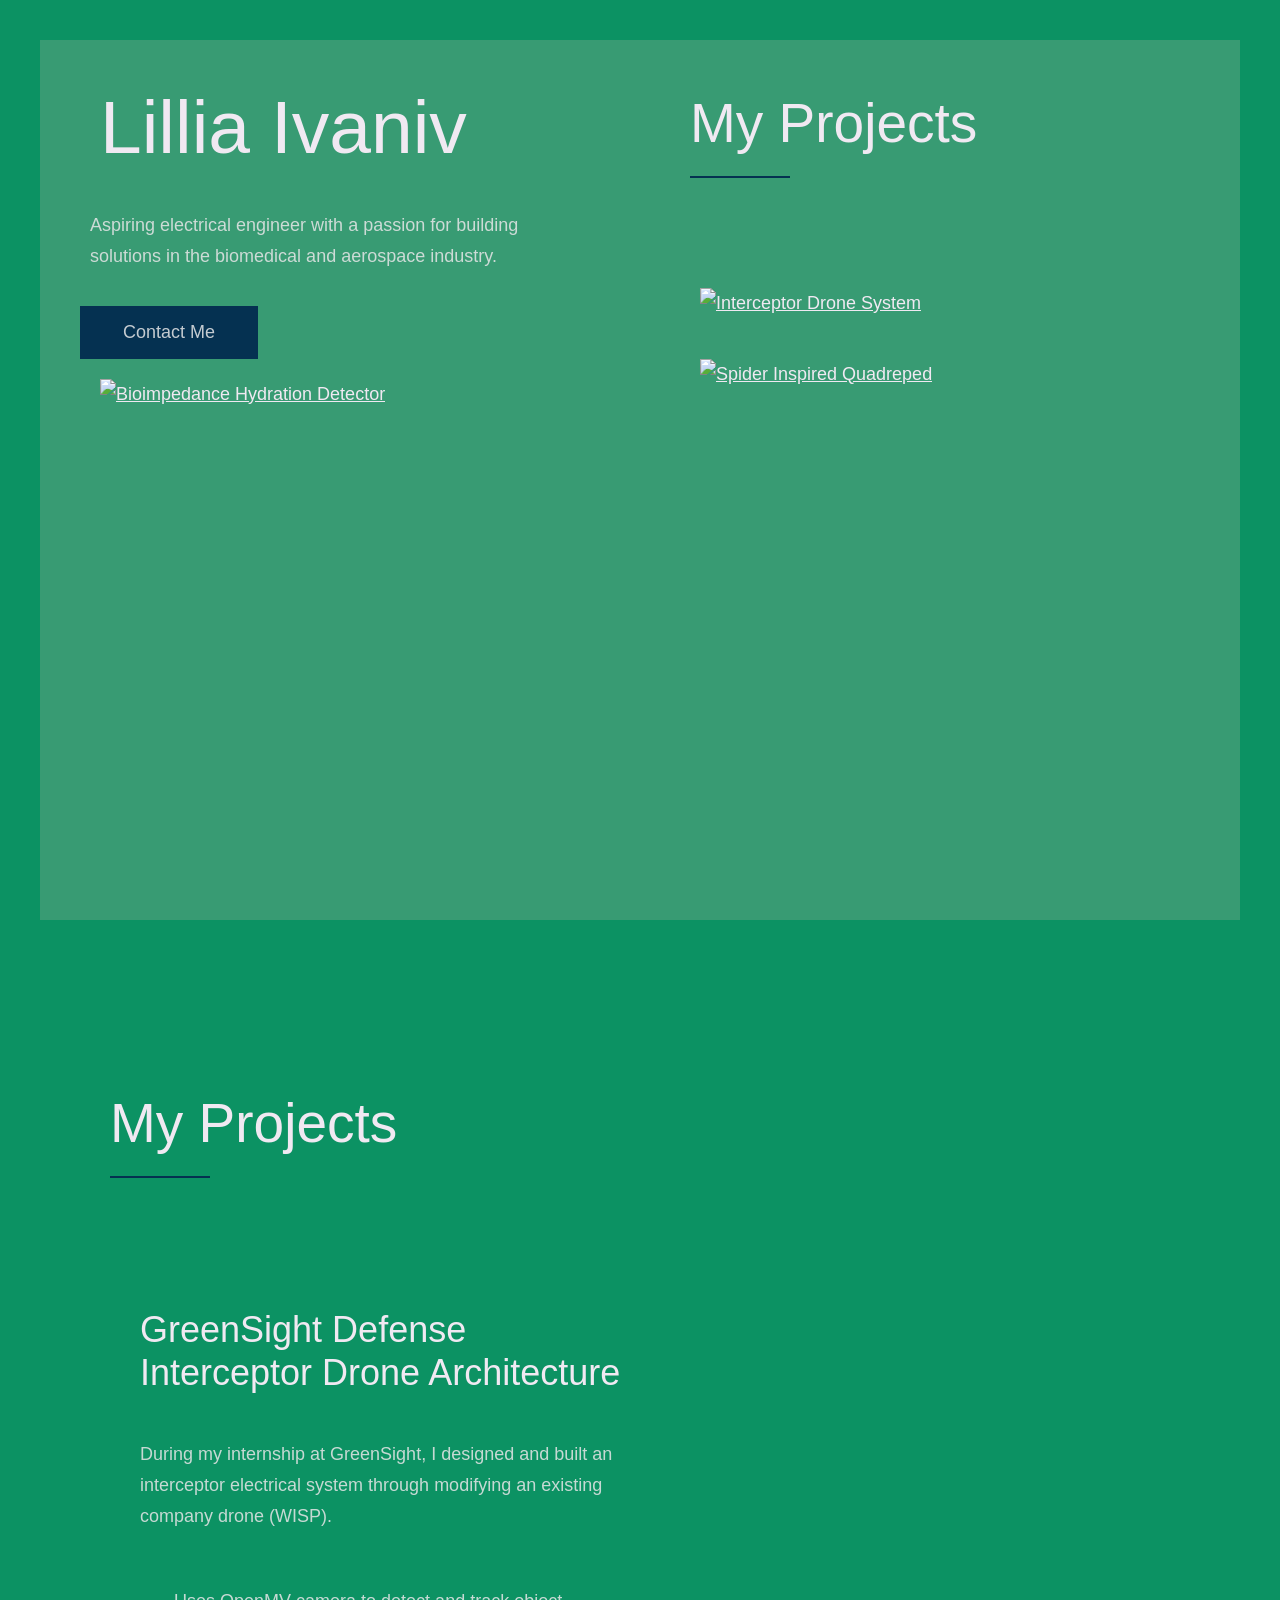
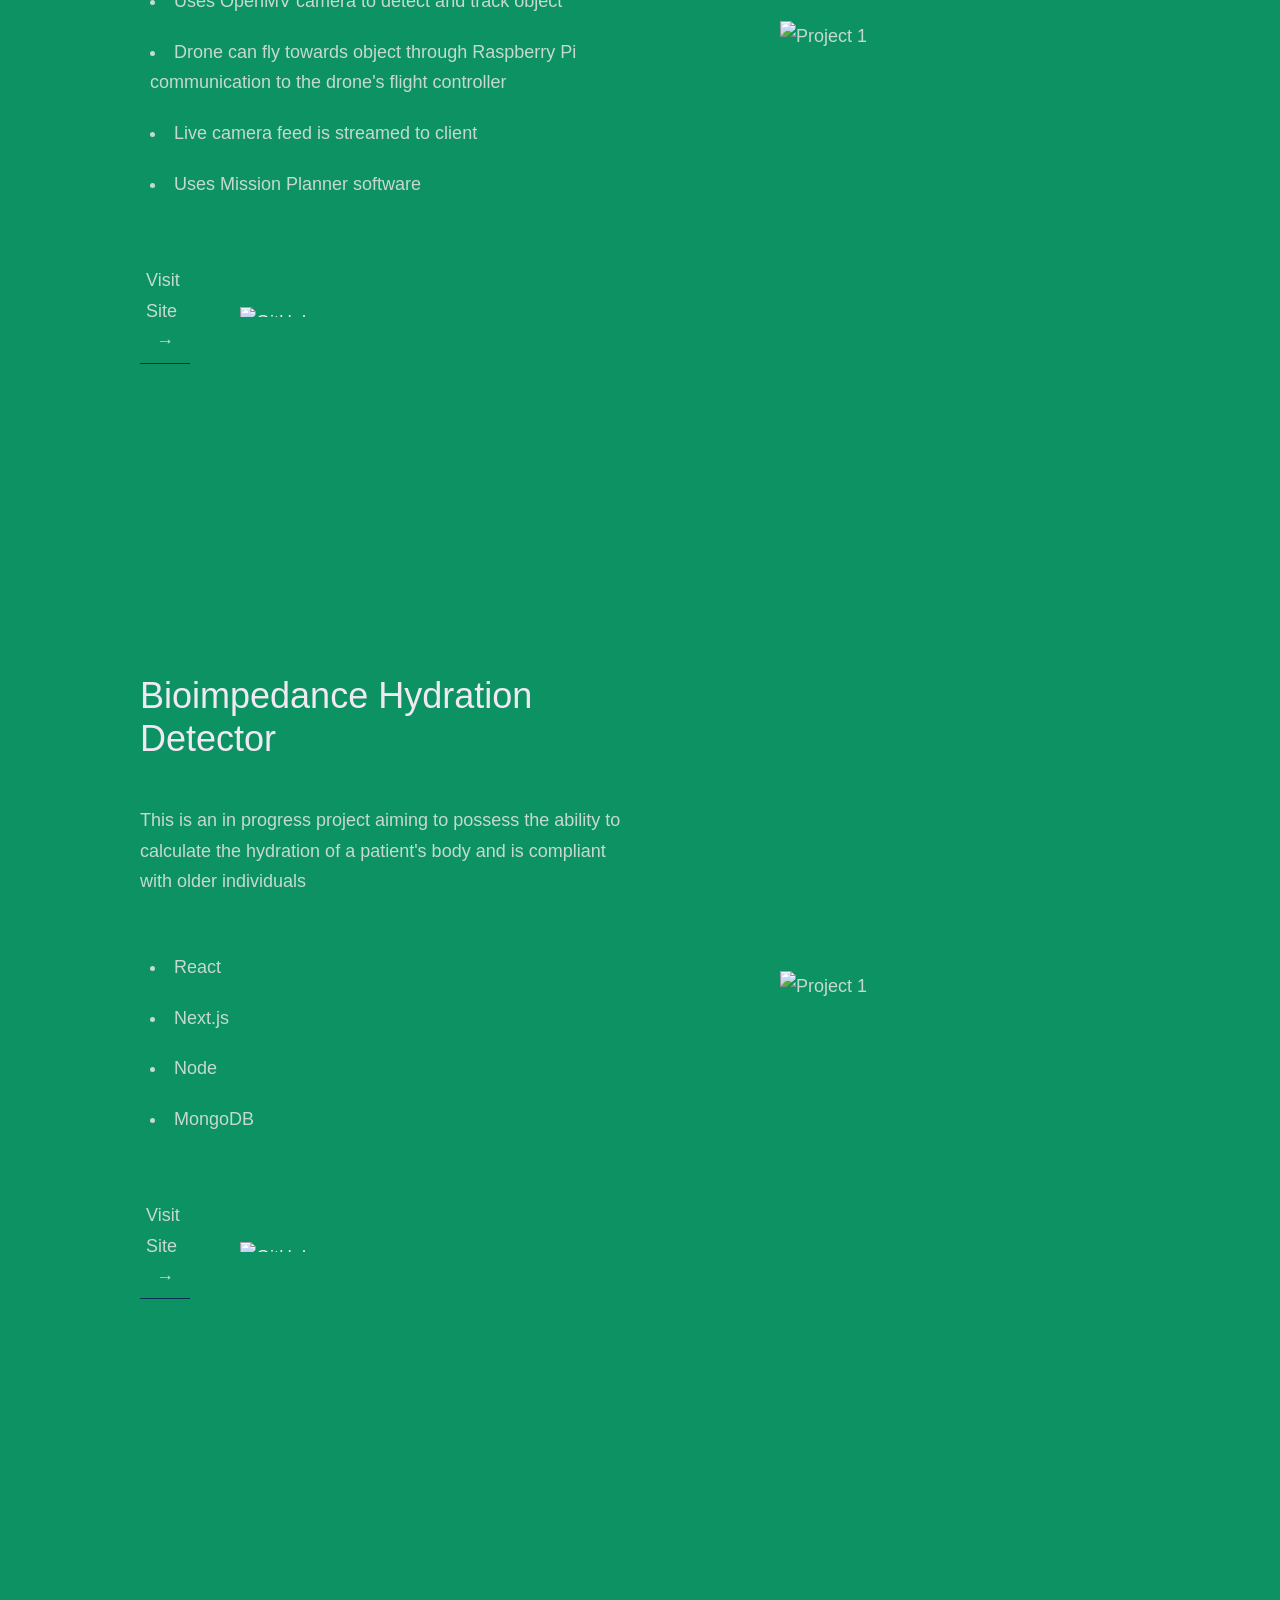
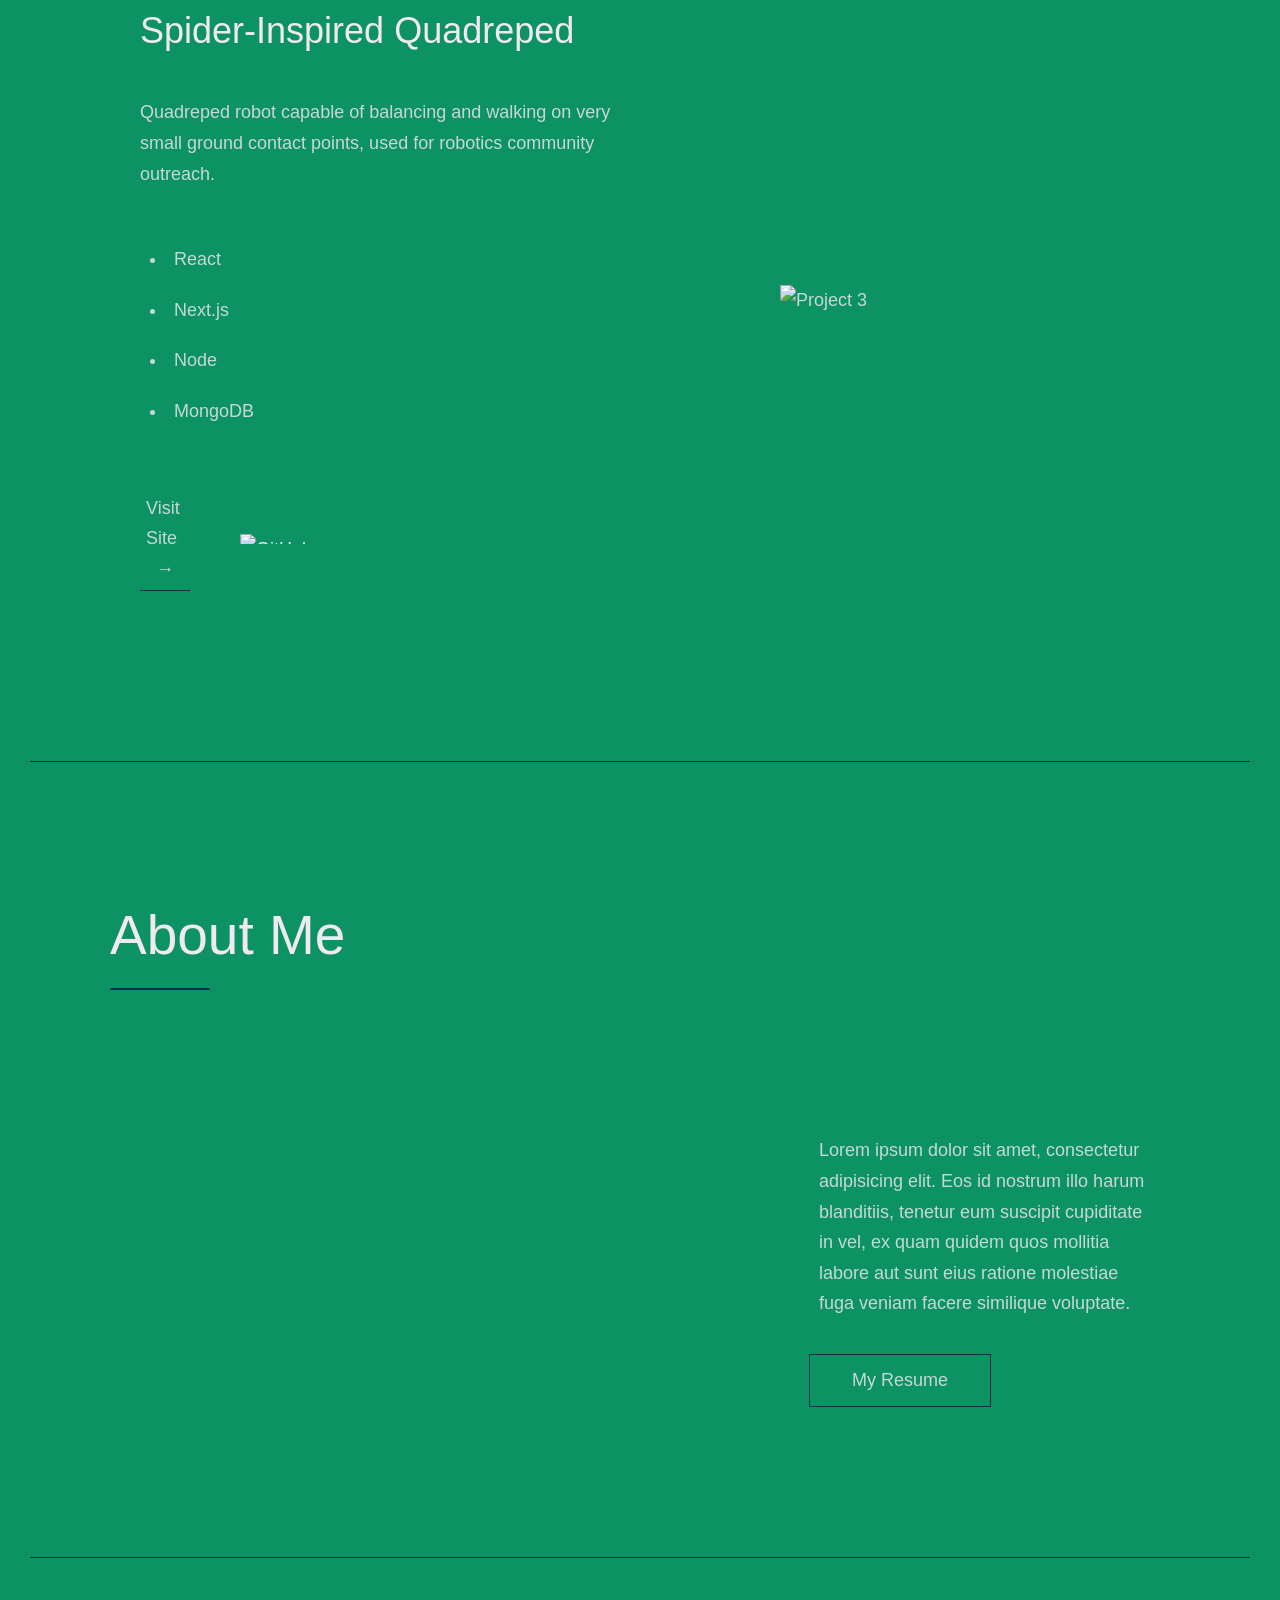
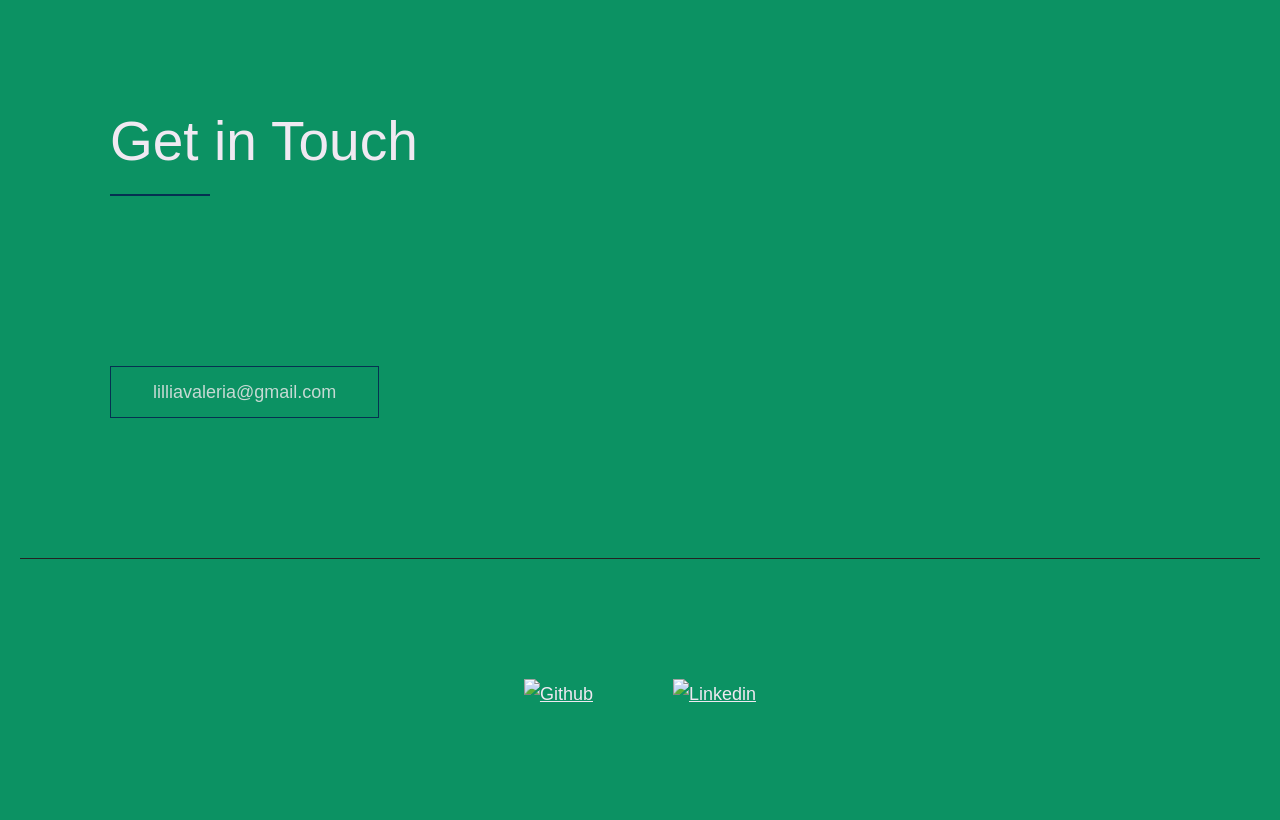
==== index.html @ 1a6daeed "more edits :/" ====
<!DOCTYPE html>
<html lang="en">

<head>
  <meta charset="UTF-8" />
  <meta name="viewport" content="width=device-width, initial-scale=1.0" />
  <link rel="shortcut icon" type="image/png" href="./images/favicon.png" />

  <!-- Put your site title here -->
  <title>
    Lillia Ivaniv
  </title>

  <meta name="description" content="I build electrical/mechanical projects ">
  <!-- Add some coding keywords below, Ex: (React, CSS etc) -->
  <meta name="keywords" content="Lillia Ivaniv, biomedical engineering, electrical engineering" />
  <link rel="stylesheet" href="index.css" />
</head>

<body>
    <header>

    
    <div class="split-container">
      <div class="left-side">
        <h1 class="heading-primary">
          <!-- Replace the following name with your name -->
          <span>Lillia Ivaniv</span>
        </h1>
        <!-- Put a small paragraph about yourself -->
        <p>Aspiring electrical engineer with a passion for building solutions in the biomedical and aerospace industry.</p>
        <a href="#contact" class="btn btn--pink">Contact Me</a>
        <a href="https://example.com" class="clickable-image">
            <img src="logo.png" alt="Bioimpedance Hydration Detector">
        </a>
      </div>
      <div class="right-side">
        <h2> My Projects</h2>
        <a href="https://example.com" class="clickable-image">
            <img src="logo.png" alt="Interceptor Drone System">
        </a>
        <a href="https://example.com" class="clickable-image">
            <img src="logo.png" alt="Spider Inspired Quadreped">
        </a>
        

      </div>
    </div>
  </header>

  <main role="main">

    <!-- ***** Work ***** -->

    <section class="work" id="work">
      <div class="row">
        <h2>My Projects</h2>
        <div class="work__boxes">

          <!-- Each div with the work__box class is a project. -->

          <div class="work__box">
            <div class="work__text">
              <h3>GreenSight Defense Interceptor Drone Architecture</h3>
              <p>
                During my internship at GreenSight, I designed and built an interceptor electrical system through modifying an existing company drone (WISP).
              </p>
              <ul class="work__list">
                <li> Uses OpenMV camera to detect and track object</li>
                <li> Drone can fly towards object through Raspberry Pi communication to the drone's flight controller</li>
                <li> Live camera feed is streamed to client </li>
                <li> Uses Mission Planner software</li>
              </ul>

              <div class="work__links">
                <a href="https://nisar.surge.sh" target="_blank" class="link__text">
                  Visit Site <span>&rarr;</span>
                </a>
                <a href="https://github.com/nisarhassan12/portfolio" title="View Source Code" target="_blank">
                  <img src="./images/github.svg" class="work__code" alt="GitHub">
                </a>
              </div>
            </div>
            <div class="work__image-box">
              <img src="./images/project-1.png" class="work__image" alt="Project 1" />
            </div>
          </div>

          <div class="work__box">
            <div class="work__text">
              <h3>Bioimpedance Hydration Detector</h3>
              <p>
                This is an in progress project aiming to possess the ability to calculate the hydration of a patient's body and is compliant with older individuals
              </p>
              <ul class="work__list">
                <li>React</li>
                <li>Next.js</li>
                <li>Node</li>
                <li>MongoDB</li>
              </ul>

              <div class="work__links">
                <a href="#" class="link__text">
                  Visit Site <span>&rarr;</span>
                </a>
                <a href="#">
                  <img src="./images/github.svg" class="work__code" title="View Source Code" alt="GitHub">
                </a>
              </div>
            </div>
            <div class="work__image-box">
              <img src="./images/project-2.png" class="work__image" alt="Project 1" />
            </div>
          </div>

          <div class="work__box">
            <div class="work__text">
              <h3>Spider-Inspired Quadreped</h3>
              <p>
                Quadreped robot capable of balancing and walking on very small ground contact points, used for robotics community outreach.
              </p>
              <ul class="work__list">
                <li>React</li>
                <li>Next.js</li>
                <li>Node</li>
                <li>MongoDB</li>
              </ul>

              <div class="work__links">
                <a href="#" class="link__text">
                  Visit Site <span>&rarr;</span>
                </a>
                <a href="#">
                  <img src="./images/github.svg" class="work__code" title="View Source Code" alt="GitHub">
                </a>
              </div>
            </div>
            <div class="work__image-box">
              <img src="./images/project-3.png" class="work__image" alt="Project 3" />
            </div>
          </div>
        </div>
      </div>
    </section>



    <!-- ***** About ***** -->

    <section class="about" id="about">
      <div class="row">
        <h2>About Me</h2>
        <div class="about__content">
          <div class="about__text">
            <!-- Replace the below paragraph with info about yourself -->
            <p>
              Lorem ipsum dolor sit amet, consectetur adipisicing elit. Eos id
              nostrum illo harum blanditiis, tenetur eum suscipit cupiditate
              in vel, ex quam quidem quos mollitia labore aut sunt eius
              ratione molestiae fuga veniam facere similique voluptate.
            </p>
            <!-- Provide a link to your resume -->
            <a href="#" class="btn">My Resume</a>
          </div>

          <div class="about__photo-container">
            <!-- Add a nice photo of yourself -->
            <img class="about__photo" src="./images/syed-ali-hussnain.jpg" alt="" />
          </div>
        </div>
      </div>
    </section>
  </main>

  <!-- ***** Contact ***** -->

  <section class="contact" id="contact">
    <div class="row">
      <h2>Get in Touch</h2>
      <div class="contact__info">
        <p>
          
        </p>
        <!-- Replace the email with yours -->
        <a href="lilliavaleria@gmail.com" class="btn">lilliavaleria@gmail.com</a>
      </div>
    </div>
  </section>

  <!-- ***** Footer ***** -->

  <footer role="contentinfo" class="footer">
    <div class="row">
      <!-- Update the links to point to your accounts -->
      <ul class="footer__social-links">
        <li class="footer__social-link-item">
          <a href="https://github.com/nisarhassan12/" title="Link to Github Profile">
            <img src="./images/github.svg" class="footer__social-image" alt="Github">
          </a>
        </li>
        <li class="footer__social-link-item">
          <a href=https://www.linkedin.com/in/nisar-hassan-naqvi-413466199/">
            <img src="./images/linkedin.svg" title="Link to Linkedin Profile" class="footer__social-image" alt="Linkedin">
          </a>
        </li>
      </ul>


  <script src="./index.js"></script>
</body>

</html>
---- index.css ----
@font-face {
  font-family: "Valley Sans", sans-serif;
  font-optical-sizing: auto;
  font-weight: 127;
  font-style: normal;
}


* {
    margin: 0;
    padding: 10px;
    box-sizing: inherit;
}

:root {
    --font-size-small: 1.8rem;
    --font-size-normal: 2.2rem;
    --font-size-medium: 2.8rem;
    --font-size-medium-1: 3.6rem;
    --font-size-large: 5.5rem;
    --font-size-huge: 7.5rem;
    --font-stack: 'Hk Grotesk', sans-serif;

    --line-height-normal: 1.7;
    --line-height-small: 1.2;

    --black: #0c9263;
    --pink: #053151;
    --white: #f0e9f2;
    --white-1: #e5e5e6da;


    --container-max-width: 1180px;
    --container-normal-width: 800px;
    --container-medium-width: 700px; 
    --container-small-width: 500px;

    --gutter-huge: 12rem;
    --gutter-medium: 6rem;
    --gutter-normal: 3rem;
    --gutter-small-1: 2.5rem;
    --gutter-small: 2rem;

    --border-light: 1px solid rgb(36, 35, 35);
}

html {
    font-size: 62.5%; /* (16/10)*100 = 62.5% => 1rem = 10px */
    box-sizing: border-box;
    scroll-behavior: smooth;
}

/* Make the container fill the entire viewport height */
.split-container {
  display: flex; /* Aligns child items horizontally */
  height: 100vh; /* 100% of the viewport height */
  width: 100%;
}

/* Share the width equally between both sections */
.left-side, .right-side {
  flex: 1; /* Gives equal 50/50 sizing */
  padding: 40px;
}

/* Optional styling to visualize the split */
.left-side {
  background-color: #389b73;
}

.right-side {
  background-color: #389b73;
}

@media(max-width: 1000px) {
    html {
        font-size: 52%;
    }
}

body {
    font-size: var(--font-size-small);
    font-family: var(--font-stack);
    font-weight: 400;
    color: var(--white-1);
    line-height: var(--line-height-normal);
    background: var(--black);
    overflow-x: hidden;
}

.row {
    max-width: var(--container-max-width);
    margin: 0 auto;
}

@media(max-width: 1340px) {
    .row {
        max-width: 1100px;
    }
}

@media(max-width: 1240px) {
    .row {
        padding: 0 var(--gutter-medium);
    }
}

@media(max-width: 600px) {
    .row {
        padding: 0 var(--gutter-normal);
    }
}

@media(max-width: 600px) {
    .row {
        padding: 0 var(--gutter-small);
    }
}

section {
    padding: var(--gutter-huge) 0;
    border-bottom: var(--border-light);
}

img {
    width: 400px;         /* Change this value to make the box wider or narrower */
    height: auto;
    max-width: 100%;
}

/* --------------------------------------- */
/* ----- Headlines and Paragraphs ----- */
/* --------------------------------------- */

h1,
h2,
h3 {
    font-family: 'Jost', sans-serif;
    font-weight: 400;
    line-height: var(--line-height-small);
    color: var(--white);
}

.heading-primary {
    line-height: 1;
    font-size: var(--font-size-huge);
    font-weight: 400;
}

@media(max-width: 900px) {
    .heading-primary {
        font-size: 6.5rem;
    }
}

h2 {
    font-size: var(--font-size-large);
    margin-bottom: var(--gutter-medium);
}

h2::after {
    content: '';
    display: block;
    height: 2px;
    width: 10rem;
    background: var(--pink);
    margin: var(--gutter-small) 0;
}

h3 {
    font-size: var(--font-size-medium-1);
    margin-bottom: var(--gutter-small);
}

@media(max-width: 500px) {
    .heading-primary {
        font-size: var(--font-size-large);
    }

    h2 {
        font-size: var(--font-size-medium-1);
    }

    h3 {
        font-size: var(--font-size-medium);
    }
}

p {
    margin: var(--gutter-small-1) 0;
}

@media(max-width: 900px) {
    p { 
        max-width: var(--container-small-width);
    }
}

/* --------------------------------------- */
/* ----- Buttons and Links ----- */
/* --------------------------------------- */

a {
    color: var(--white);
    font-weight: 400;
    font-family: 'Jost', sans-serif;
    transition: all .2s;
    outline: 2px solid transparent;
}

::-moz-focus-inner {
    border: 0;
}

button:focus,
a:focus {
    outline: 2px solid var(--pink);
}

body:not(.user-is-tabbing) button:focus,
body:not(.user-is-tabbing) a:focus {
    outline: none;
}

.link:hover {
    color: var(--pink);
}

.btn {
    position: relative;
    display: inline-block;
    padding: 1rem 4.2rem;
    text-decoration: none;
    color: inherit;
    border: 1px solid  var(--pink);
    font-weight: 400;
}

.btn:focus {
    outline: none;
}

.btn::after {
    content: '';
    display: block;
    position: absolute;
    top: 0;
    left: 0;
    right: 100%;
    background: var(--white);
    height: 100%;
    z-index: -1;
    transition: all 0.2s cubic-bezier(1, 0.68, 0.16, 0.9);
}

.btn:hover::after,
.btn:focus::after {
    right: 0;
    background: var(--pink);
}

.btn--pink {
    background: var(--pink);
    transition: all 0.2s;
}

.btn--pink::after {
    display: none;
}

.btn--pink:hover,
.btn--pink:focus {
    background: transparent;
}

.link__text {
    position: relative;
    display: inline-block;
    padding: .6rem;
    color: inherit;
    text-decoration: none;
    border-bottom: 1px solid var(--pink);
}

.link__text::after {
    content: '';
    display: block;
    position: absolute;
    top: 0;
    left: 0;
    right: 100%;
    background: var(--white);
    height: 100%;
    z-index: -1;
    transition: all 0.2s cubic-bezier(1, 0.68, 0.16, 0.9);
}

.link__text:focus {
    outline: none;
}

.link__text:hover::after,
.link__text:focus:after {
    right: 0;
    background: var(--pink);
}

.link__text span {
    padding-left: 1rem;
    font-family: sans-serif;
}

/* ----- Back to Top ----- */

.back-to-top {
    position: fixed;
    bottom: 4rem;
    right: 4rem;
    display: flex;
    justify-content: center;
    align-items: center;
    height: 5.5rem;
    width: 5.5rem;
    background-color: var(--pink);
    border-radius: 50%;
    z-index: 10;
    visibility: hidden;
    transition: all .4s;
}

.back-to-top__image {
    height: 70%;
}

@media(max-width: 900px) {
    .back-to-top {
        right: 2rem;
    }
}

@media(max-width: 500px) {
    .back-to-top {
        right: 1rem;
    }
}

/* --------------------------------------- */
/* ----- Navigation ----- */
/* --------------------------------------- */

.nav {
    display: flex;
    justify-content: flex-end;
    padding: var(--gutter-normal) 0;
}

.nav__items {
    display: flex;
    list-style: none;
}

.nav__item:not(:last-child) {
    margin-right: var(--gutter-medium);
}

@media(max-width: 500px) {
    .nav {
        justify-content: center;
    }
}

@media(max-width: 400px) {
    .nav__item:not(:last-child) {
        margin-right: var(--gutter-normal);
    }
}

@media(max-width: 300px) {
    .nav {
        font-size: var(--font-size-small);
    }
}

/* Makes the container fit the image bounds perfectly */
.clickable-image {
  display: inline-block;
  width: 400px;         /* Change this value to make the box wider or narrower */
  height: auto;
}

/* Subtle visual effect when the user hovers over the image */
.clickable-image:hover img {
  opacity: 0.8;                /* Dims the image slightly to show it is clickable */
  cursor: pointer;             /* Forces the mouse cursor to become a pointer hand */
  transition: opacity 0.2s ease; /* Smooths out the dimming effect */
}

.nav__link {
    position: relative;
    display: inline-block;
    padding: 1rem 0;
    text-decoration: none;
    color: inherit;
    transition: all .2s;
}

.nav__link::after {
    content: '';
    position: absolute;
    bottom: 0;
    left: 0;
    right: 100%;
    display: inline-block;
    height: 1rem;
    background: var(--white);
    transition: all 0.25s cubic-bezier(1, 0.68, 0.16, 0.9);
}

.nav__link:hover {
    color: var(--pink);
}

.nav__link:hover::after {
    right: 0;
    height: 2px;
    background: var(--pink);
}

/* --------------------------------------- */
/* ----- Header ----- */
/* --------------------------------------- */

.header {
    background: linear-gradient(rgba(0,0,0, .1), rgba(0,0,0, .4)), 
        url('./images/header.jpg');
    height: 100vh;
    background-size: cover;
    background-position: center;
    background-attachment: fixed;
    font-size: var(--font-size-normal);
}

.header__text {
    position: absolute;
    top: 50%;
    transform: translateY(-50%);
}

.header__text p {
    margin: 1.5rem 0 3.5rem;
    max-width: var(--container-medium-width);
    font-family: 'Jost', sans-serif;
    font-size: var(--font-size-medium);
}

@media(max-width: 500px) {
    .header {
        text-align: center;
    }

    .header__text p {
        transform: scale(.8);
    }
}

/* --------------------------------------- */
/* ----- Work ----- */
/* --------------------------------------- */

.work__box {
    display: flex;
    align-items: center;
}

@media(max-width: 900px) {
    .work__box {
        align-items: initial;
        flex-direction: column-reverse;
    }
}

.work__box:not(:last-child) {
    margin-bottom: 25rem;
}

@media(max-width: 500px) {
    .work__box:not(:last-child) {
        margin-bottom: 20rem;
    }
}

.work__links {
    display: flex;
    align-items: center;
}

.work__text {
    flex: 0 0 30%;
}

.work__list {
    /* list-style-type: square; */
    list-style-position: inside;
    margin-bottom: var(--gutter-normal);
}

.work__code {
    display: block;
    height: 3rem;
    margin-left: var(--gutter-normal);
    transition: all .3s;
}

.work__code:hover {
    transform: scale(1.2);
}

.work__image-box {
    margin-bottom: var(--gutter-normal);
}

@media(min-width: 901px) {
    .work__image-box {
        flex: 1;
        margin: 0 0 0 10rem;
    }
}

@media(max-width: 900px) {
    .work__code {
        height: 4rem;
    }
}


.about__content {
    display: flex;
    flex-direction: row-reverse;
    align-items: center;
}

@media(max-width: 900px) {
    .about__content {
        flex-direction: column-reverse;
        align-items: initial;
    }
}

.about__photo-container {
    margin-bottom: var(--gutter-normal);
}

@media(min-width: 901px) {
    .about__text {
        flex: 0 0 35%;
    }
    
    .about__photo-container {
        flex: 1;
        margin: 0 var(--gutter-huge) 0 0;
    }
}

/* --------------------------------------- */
/* ----- Contact ----- */
/* --------------------------------------- */

.contact__info {
    max-width: var(--container-medium-width);
}

/* --------------------------------------- */
/* ----- Footer ----- */
/* --------------------------------------- */

.footer {
    text-align: center;
    padding: var(--gutter-medium) 0 var(--gutter-normal);
}

.footer__social-links {
    display: flex;
    justify-content: center;
    padding: var(--gutter-normal) 0;
    list-style: none;
}

.footer__social-link-item:not(:last-of-type) {
    margin-right: var(--gutter-small);
}

.footer__social-image {
    height: 4rem;
}

.footer__github-buttons {
    display: flex;
    justify-content: center;
}

.footer__github-buttons iframe {
    height: 2.5rem;
    width: 84px;
    transform: translateY(3px);
}

@media(max-width: 500px) {
    .footer {
        padding: var(--gutter-medium) 0;
    } 
}
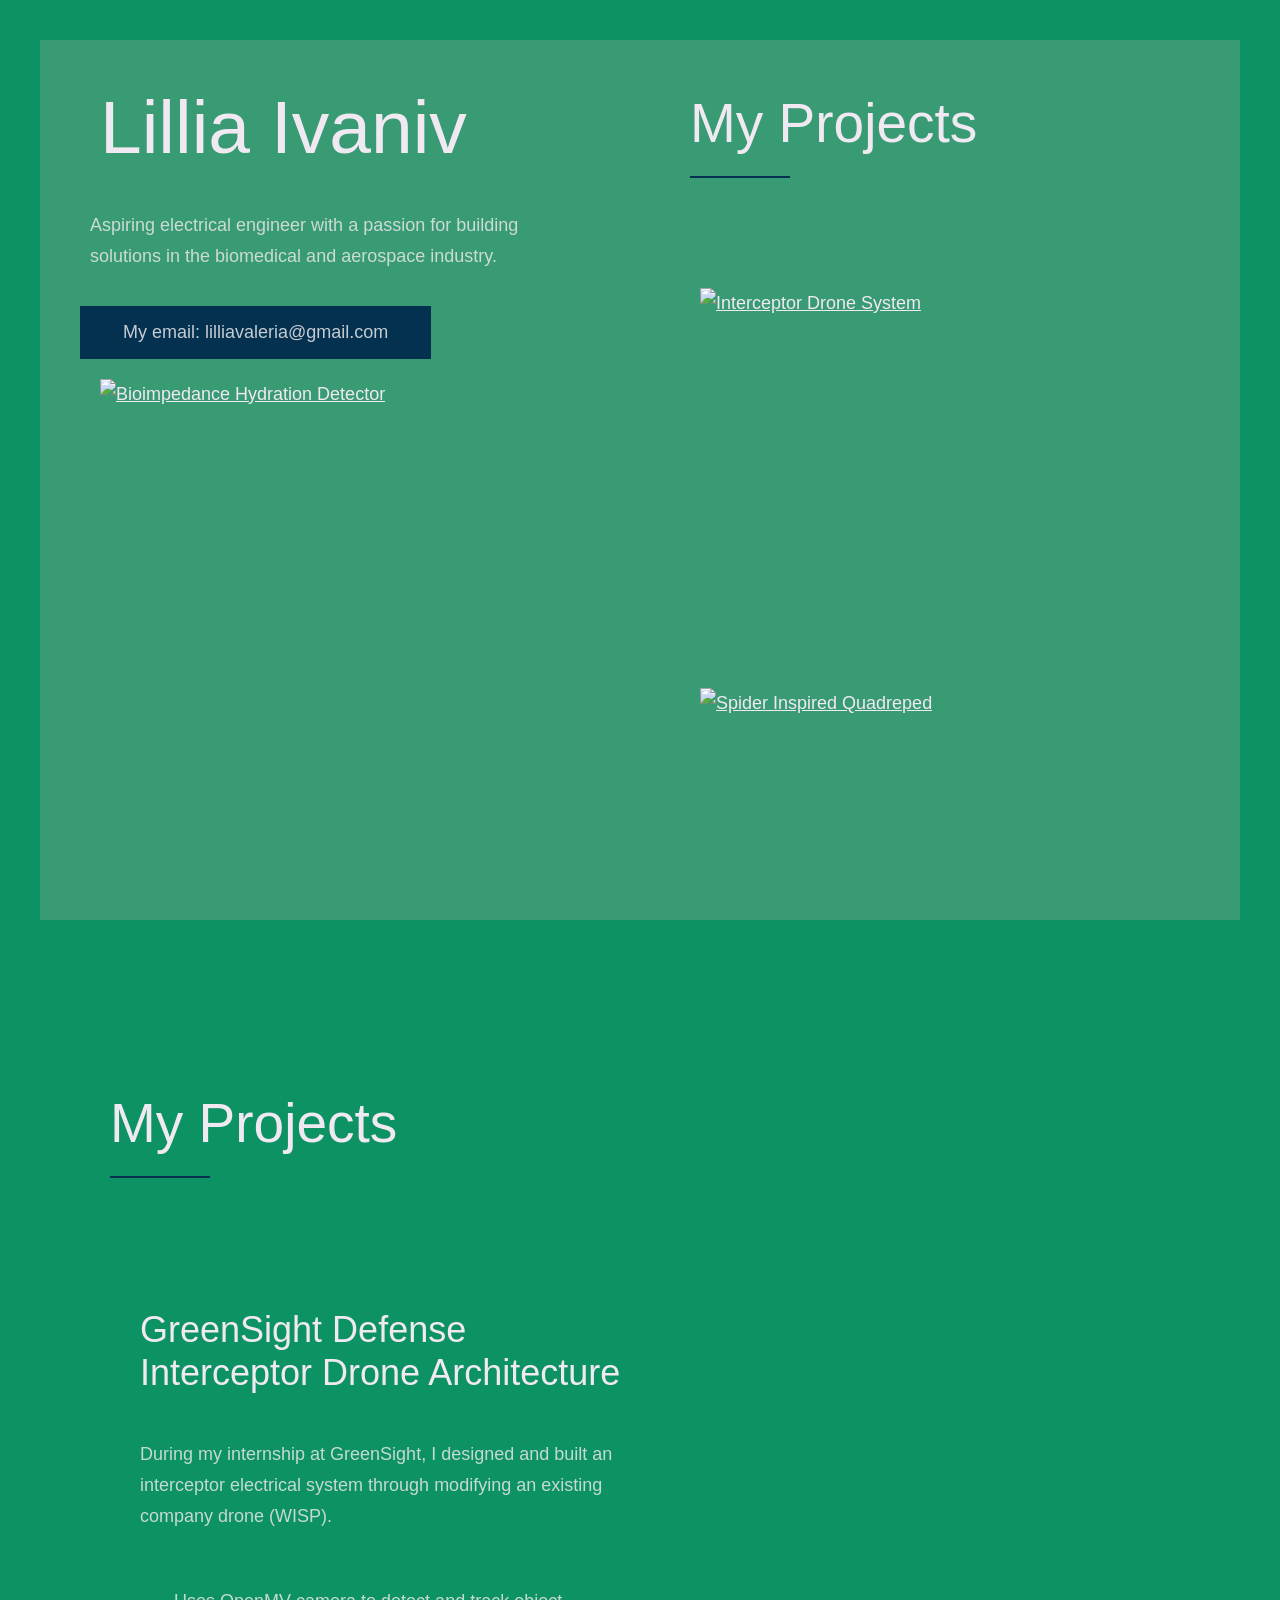
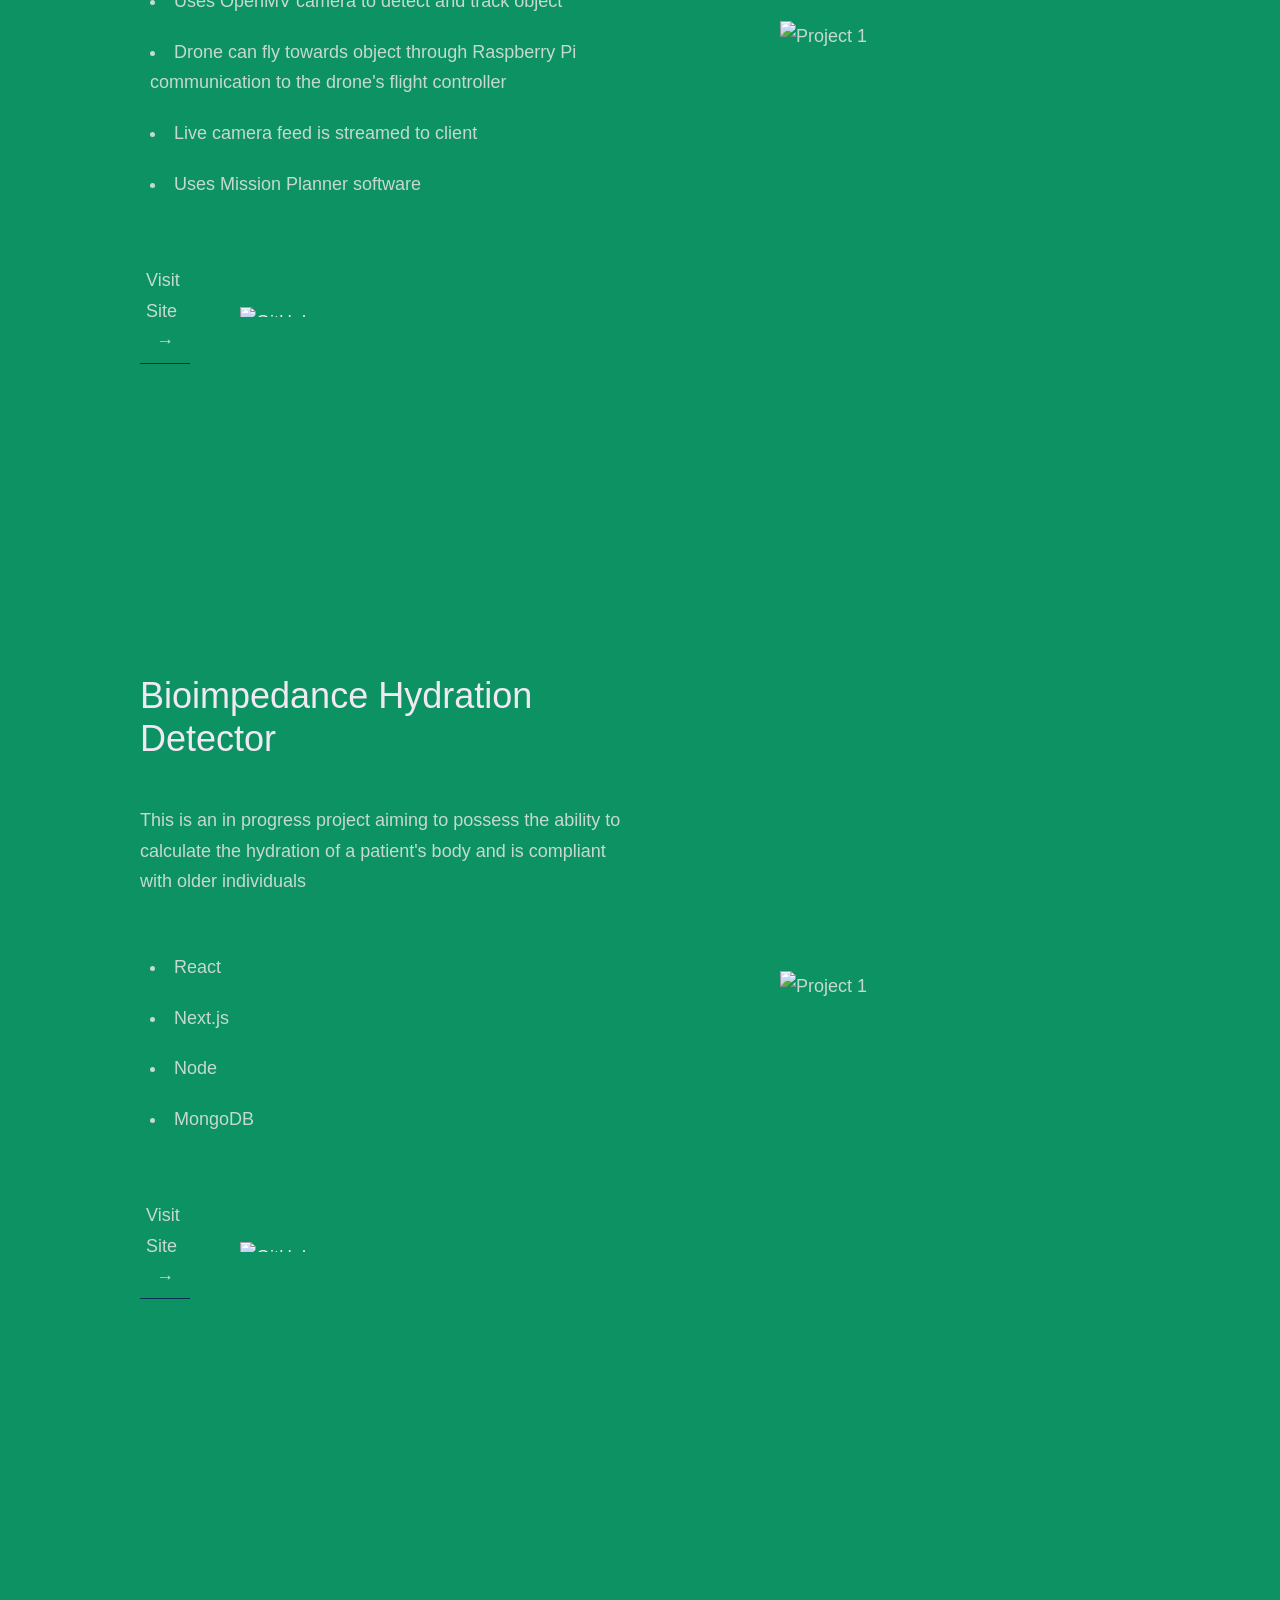
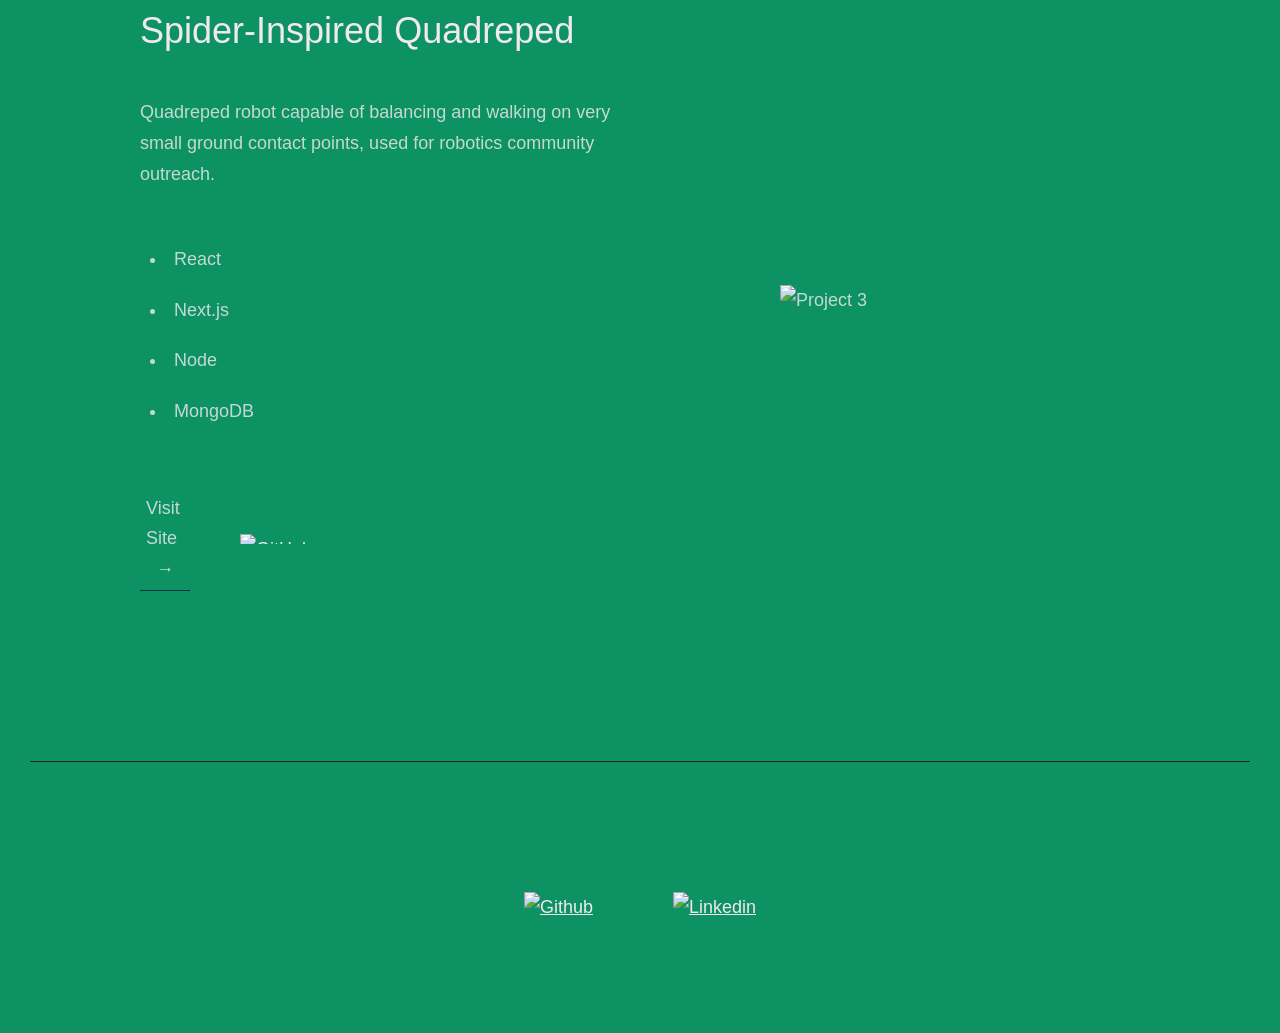
==== commit e694230b: "more stuff added" ====
--- a/index.html
+++ b/index.html
@@ -29,18 +29,18 @@
         </h1>
         <!-- Put a small paragraph about yourself -->
         <p>Aspiring electrical engineer with a passion for building solutions in the biomedical and aerospace industry.</p>
-        <a href="#contact" class="btn btn--pink">Contact Me</a>
-        <a href="https://example.com" class="clickable-image">
+        <a href="#contact" class="btn btn--pink">My email: lilliavaleria@gmail.com</a>
+        <a href="biohyd.html" class="clickable-image">
             <img src="logo.png" alt="Bioimpedance Hydration Detector">
         </a>
       </div>
       <div class="right-side">
         <h2> My Projects</h2>
-        <a href="https://example.com" class="clickable-image">
+        <a href="drone.html" class="clickable-image">
             <img src="logo.png" alt="Interceptor Drone System">
         </a>
         <a href="https://example.com" class="clickable-image">
-            <img src="logo.png" alt="Spider Inspired Quadreped">
+            <img src="spider.html" alt="Spider Inspired Quadreped">
         </a>
         
 
@@ -147,45 +147,12 @@
 
     <!-- ***** About ***** -->
 
-    <section class="about" id="about">
-      <div class="row">
-        <h2>About Me</h2>
-        <div class="about__content">
-          <div class="about__text">
-            <!-- Replace the below paragraph with info about yourself -->
-            <p>
-              Lorem ipsum dolor sit amet, consectetur adipisicing elit. Eos id
-              nostrum illo harum blanditiis, tenetur eum suscipit cupiditate
-              in vel, ex quam quidem quos mollitia labore aut sunt eius
-              ratione molestiae fuga veniam facere similique voluptate.
-            </p>
-            <!-- Provide a link to your resume -->
-            <a href="#" class="btn">My Resume</a>
-          </div>
-
-          <div class="about__photo-container">
-            <!-- Add a nice photo of yourself -->
-            <img class="about__photo" src="./images/syed-ali-hussnain.jpg" alt="" />
-          </div>
-        </div>
-      </div>
-    </section>
+    
   </main>
 
   <!-- ***** Contact ***** -->
 
-  <section class="contact" id="contact">
-    <div class="row">
-      <h2>Get in Touch</h2>
-      <div class="contact__info">
-        <p>
-          
-        </p>
-        <!-- Replace the email with yours -->
-        <a href="lilliavaleria@gmail.com" class="btn">lilliavaleria@gmail.com</a>
-      </div>
-    </div>
-  </section>
+  
 
   <!-- ***** Footer ***** -->
 
@@ -199,7 +166,7 @@
           </a>
         </li>
         <li class="footer__social-link-item">
-          <a href=https://www.linkedin.com/in/nisar-hassan-naqvi-413466199/">
+          <a href="https://www.linkedin.com/in/lillia-ivaniv-6627a72b7/">
             <img src="./images/linkedin.svg" title="Link to Linkedin Profile" class="footer__social-image" alt="Linkedin">
           </a>
         </li>
--- a/index.css
+++ b/index.css
@@ -386,7 +386,7 @@
 .clickable-image {
   display: inline-block;
   width: 400px;         /* Change this value to make the box wider or narrower */
-  height: auto;
+  height: 400px;
 }
 
 /* Subtle visual effect when the user hovers over the image */
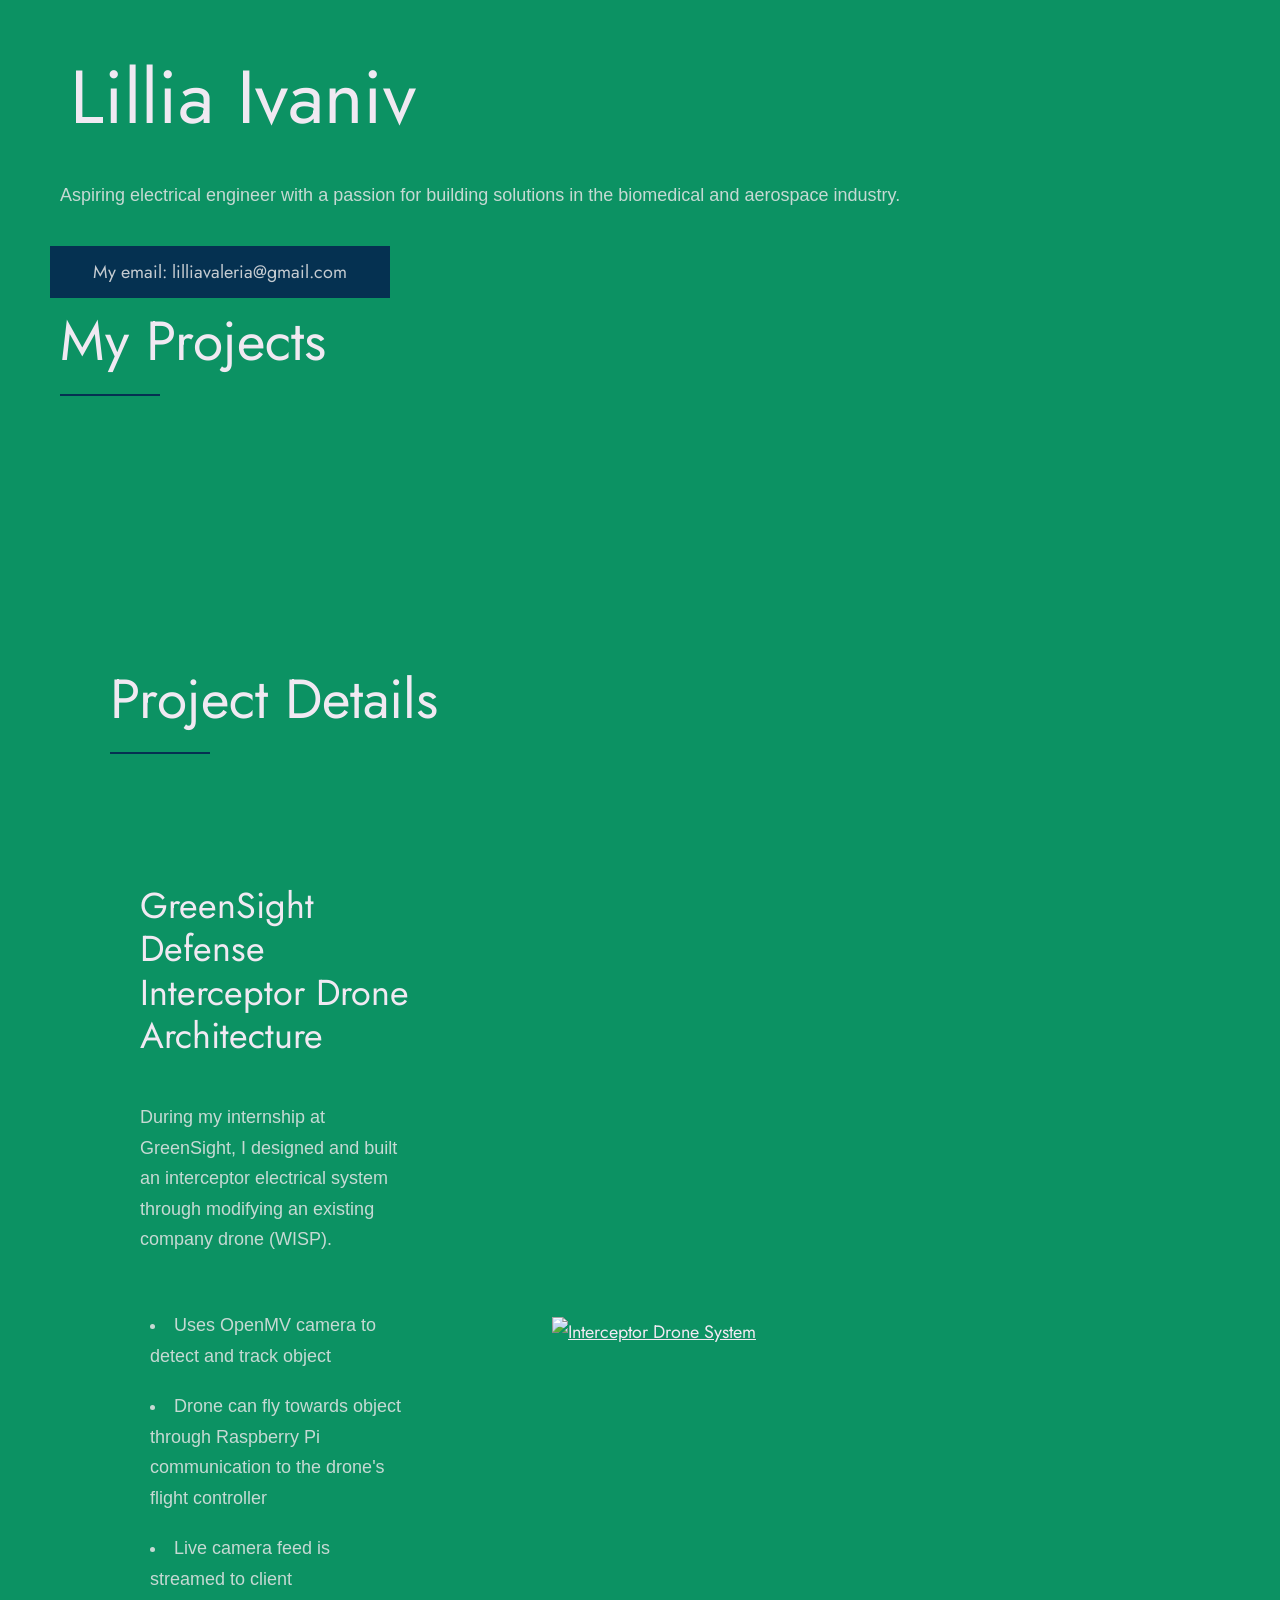
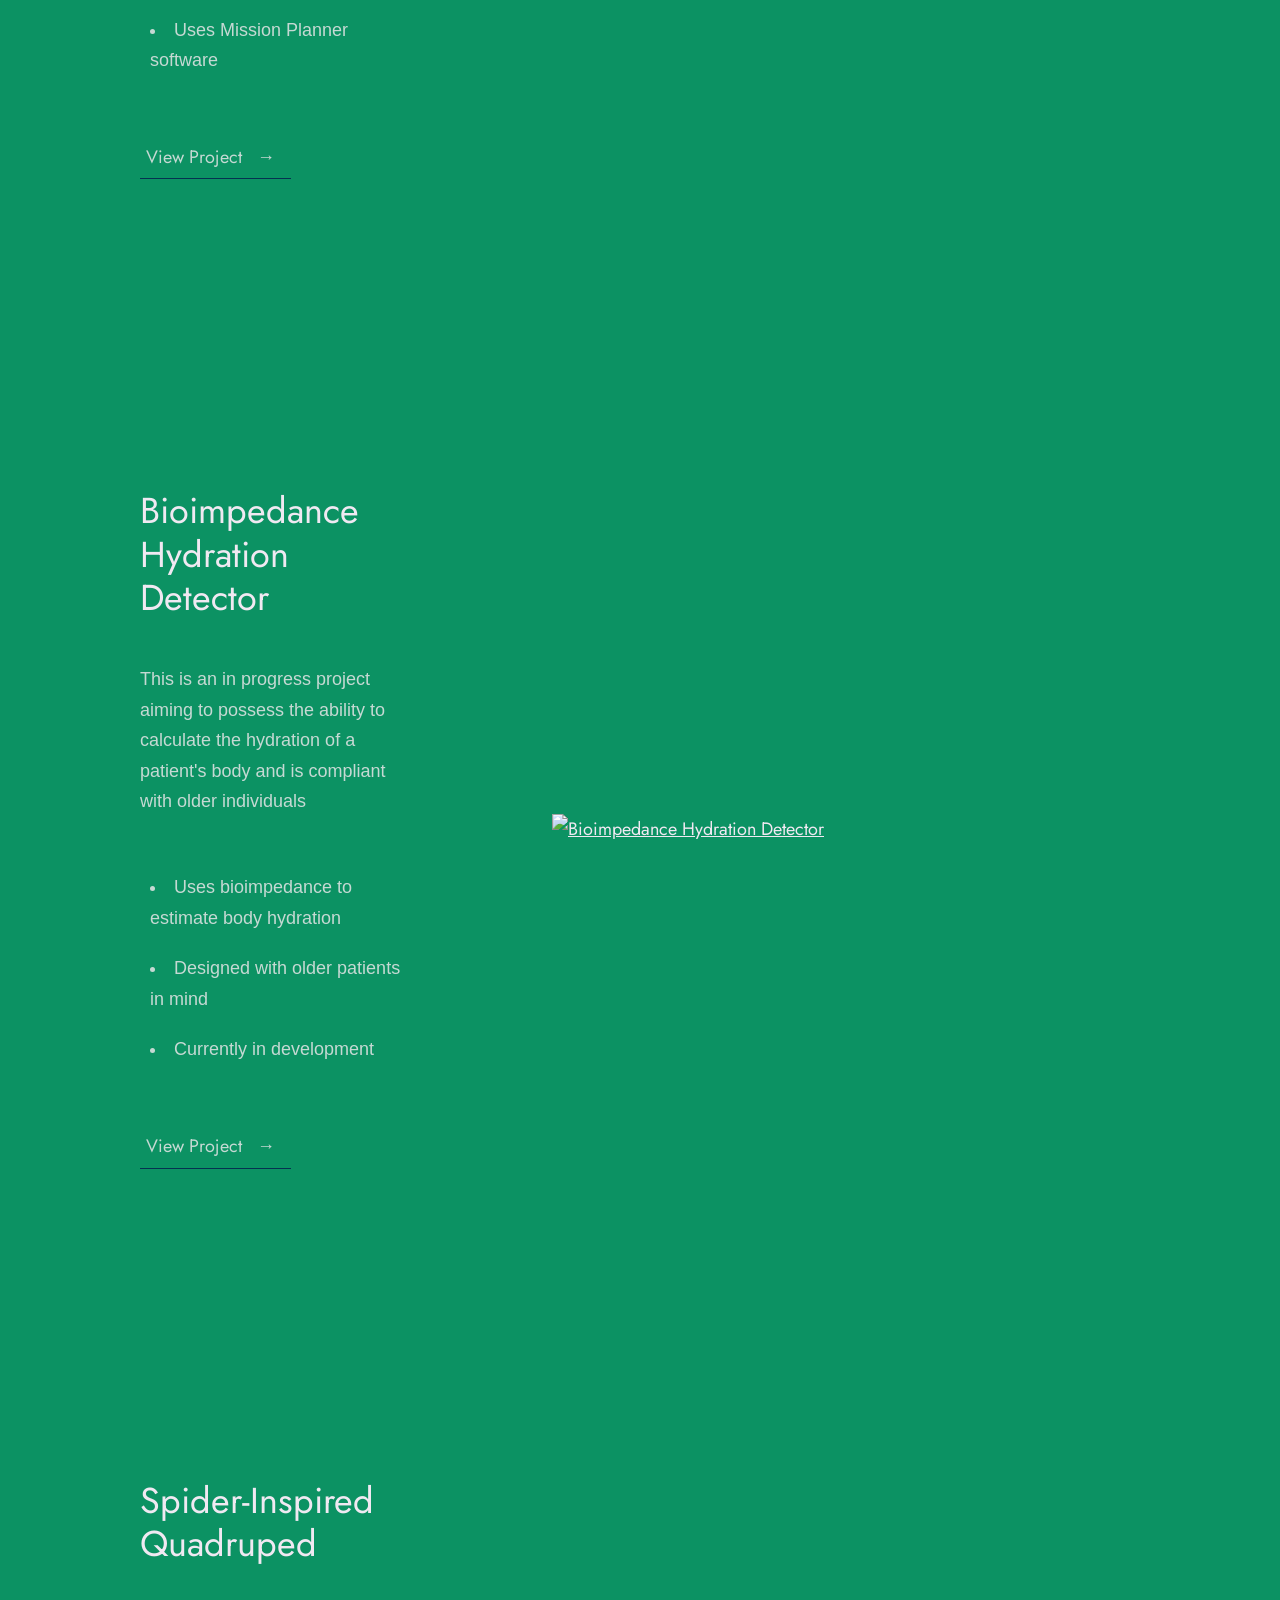
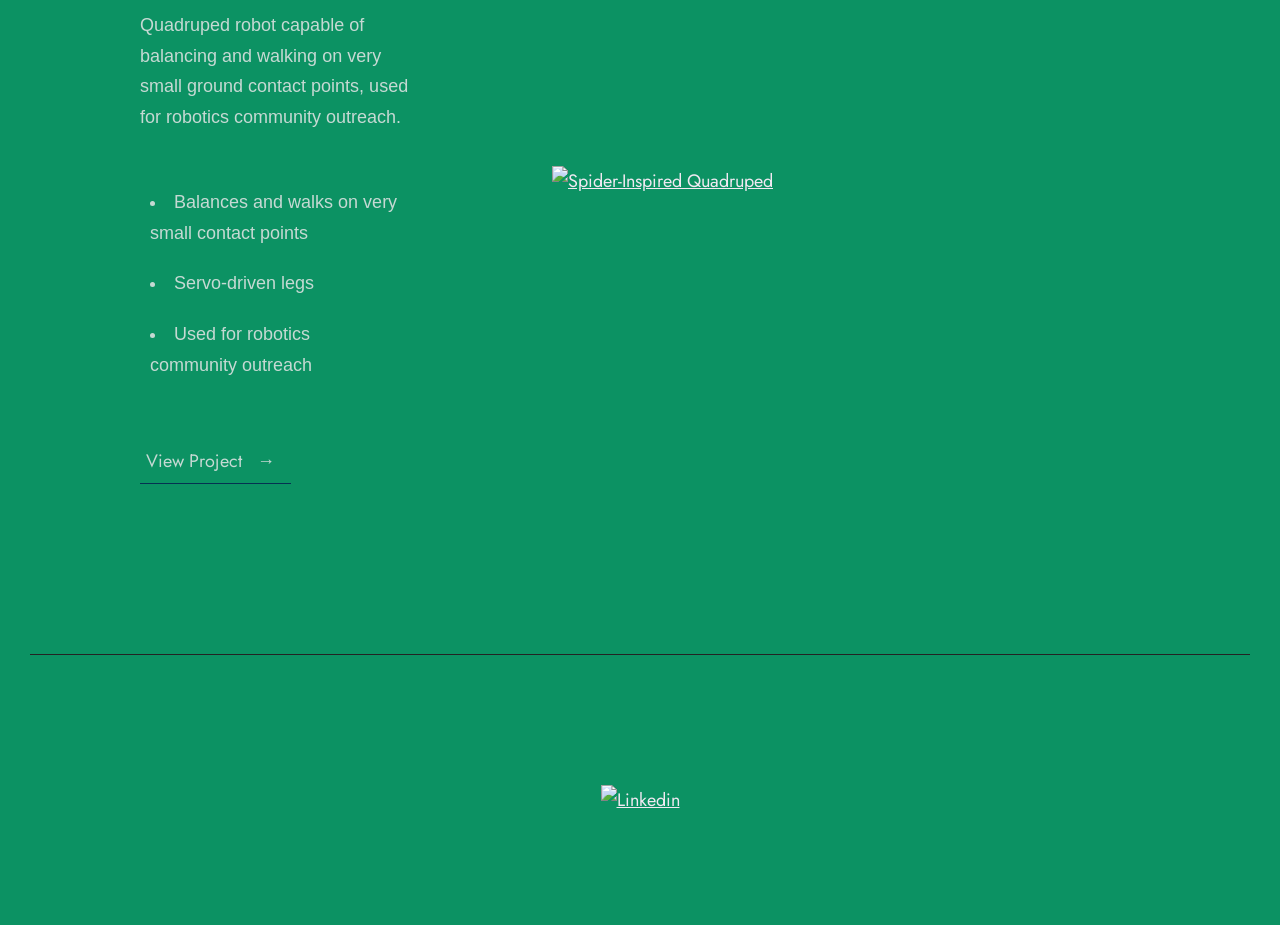
==== commit 6984819c: "Update index.html improved format" ====
--- a/index.html
+++ b/index.html
@@ -5,6 +5,11 @@
   <meta charset="UTF-8" />
   <meta name="viewport" content="width=device-width, initial-scale=1.0" />
   <link rel="shortcut icon" type="image/png" href="./images/favicon.png" />
+  <style>
+  @import url('https://fonts.googleapis.com/css2?family=Coiny&family=Delius+Swash+Caps&family=Valley+Sans:ital,wght@0,127;1,127&display=swap');
+  </style>
+  <!-- Jost: the heading/link font index.css asks for (it was never loaded) -->
+  <link rel="stylesheet" href="https://fonts.googleapis.com/css2?family=Jost:wght@400;500;600&display=swap" />
 
   <!-- Put your site title here -->
   <title>
@@ -15,36 +20,31 @@
   <!-- Add some coding keywords below, Ex: (React, CSS etc) -->
   <meta name="keywords" content="Lillia Ivaniv, biomedical engineering, electrical engineering" />
   <link rel="stylesheet" href="index.css" />
+  <!-- Project gallery + project page styles -->
+  <link rel="stylesheet" href="projects.css" />
 </head>
 
 <body>
     <header>
 
-    
-    <div class="split-container">
-      <div class="left-side">
+
+    <!-- Two-column grid: your intro is the top-left box, and the project cards
+         fill in around it (top-right, then left/right below).
+         The cards are built automatically from projects.js. Clicking one opens
+         that project's page (project.html?id=...). To add/change a project,
+         edit projects.js, not this file. -->
+    <div id="project-grid" class="home-grid">
+      <div class="intro">
         <h1 class="heading-primary">
           <!-- Replace the following name with your name -->
           <span>Lillia Ivaniv</span>
         </h1>
         <!-- Put a small paragraph about yourself -->
         <p>Aspiring electrical engineer with a passion for building solutions in the biomedical and aerospace industry.</p>
-        <a href="#contact" class="btn btn--pink">My email: lilliavaleria@gmail.com</a>
-        <a href="biohyd.html" class="clickable-image">
-            <img src="logo.png" alt="Bioimpedance Hydration Detector">
-        </a>
+        <a href="mailto:lilliavaleria@gmail.com" class="btn btn--pink">My email: lilliavaleria@gmail.com</a>
+        <h2>My Projects</h2>
       </div>
-      <div class="right-side">
-        <h2> My Projects</h2>
-        <a href="drone.html" class="clickable-image">
-            <img src="logo.png" alt="Interceptor Drone System">
-        </a>
-        <a href="https://example.com" class="clickable-image">
-            <img src="spider.html" alt="Spider Inspired Quadreped">
-        </a>
-        
-
-      </div>
+      <!-- project cards get added here -->
     </div>
   </header>
 
@@ -54,7 +54,7 @@
 
     <section class="work" id="work">
       <div class="row">
-        <h2>My Projects</h2>
+        <h2>Project Details</h2>
         <div class="work__boxes">
 
           <!-- Each div with the work__box class is a project. -->
@@ -73,17 +73,19 @@
               </ul>
 
               <div class="work__links">
-                <a href="https://nisar.surge.sh" target="_blank" class="link__text">
-                  Visit Site <span>&rarr;</span>
+                <a href="project.html?id=drone" class="link__text">
+                  View Project <span>&rarr;</span>
                 </a>
-                <a href="https://github.com/nisarhassan12/portfolio" title="View Source Code" target="_blank">
+                <!-- When you have a GitHub repo for this project, put its link below and remove the comment marks
+                <a href="https://github.com/YOUR-USERNAME/YOUR-REPO" title="View Source Code" target="_blank">
                   <img src="./images/github.svg" class="work__code" alt="GitHub">
                 </a>
+                -->
               </div>
             </div>
-            <div class="work__image-box">
-              <img src="./images/project-1.png" class="work__image" alt="Project 1" />
-            </div>
+            <a href="project.html?id=drone" class="work__image-box">
+              <img src="./images/project-1.png" class="work__image" alt="Interceptor Drone System" />
+            </a>
           </div>
 
           <div class="work__box">
@@ -93,51 +95,53 @@
                 This is an in progress project aiming to possess the ability to calculate the hydration of a patient's body and is compliant with older individuals
               </p>
               <ul class="work__list">
-                <li>React</li>
-                <li>Next.js</li>
-                <li>Node</li>
-                <li>MongoDB</li>
+                <li>Uses bioimpedance to estimate body hydration</li>
+                <li>Designed with older patients in mind</li>
+                <li>Currently in development</li>
               </ul>
 
               <div class="work__links">
-                <a href="#" class="link__text">
-                  Visit Site <span>&rarr;</span>
+                <a href="project.html?id=biohyd" class="link__text">
+                  View Project <span>&rarr;</span>
                 </a>
-                <a href="#">
-                  <img src="./images/github.svg" class="work__code" title="View Source Code" alt="GitHub">
+                <!-- GitHub link (remove the comment marks when ready)
+                <a href="https://github.com/YOUR-USERNAME/YOUR-REPO" title="View Source Code" target="_blank">
+                  <img src="./images/github.svg" class="work__code" alt="GitHub">
                 </a>
+                -->
               </div>
             </div>
-            <div class="work__image-box">
-              <img src="./images/project-2.png" class="work__image" alt="Project 1" />
-            </div>
+            <a href="project.html?id=biohyd" class="work__image-box">
+              <img src="./images/project-2.png" class="work__image" alt="Bioimpedance Hydration Detector" />
+            </a>
           </div>
 
           <div class="work__box">
             <div class="work__text">
-              <h3>Spider-Inspired Quadreped</h3>
+              <h3>Spider-Inspired Quadruped</h3>
               <p>
-                Quadreped robot capable of balancing and walking on very small ground contact points, used for robotics community outreach.
+                Quadruped robot capable of balancing and walking on very small ground contact points, used for robotics community outreach.
               </p>
               <ul class="work__list">
-                <li>React</li>
-                <li>Next.js</li>
-                <li>Node</li>
-                <li>MongoDB</li>
+                <li>Balances and walks on very small contact points</li>
+                <li>Servo-driven legs</li>
+                <li>Used for robotics community outreach</li>
               </ul>
 
               <div class="work__links">
-                <a href="#" class="link__text">
-                  Visit Site <span>&rarr;</span>
+                <a href="project.html?id=spider" class="link__text">
+                  View Project <span>&rarr;</span>
                 </a>
-                <a href="#">
-                  <img src="./images/github.svg" class="work__code" title="View Source Code" alt="GitHub">
+                <!-- GitHub link (remove the comment marks when ready)
+                <a href="https://github.com/YOUR-USERNAME/YOUR-REPO" title="View Source Code" target="_blank">
+                  <img src="./images/github.svg" class="work__code" alt="GitHub">
                 </a>
+                -->
               </div>
             </div>
-            <div class="work__image-box">
-              <img src="./images/project-3.png" class="work__image" alt="Project 3" />
-            </div>
+            <a href="project.html?id=spider" class="work__image-box">
+              <img src="./images/project-3.png" class="work__image" alt="Spider-Inspired Quadruped" />
+            </a>
           </div>
         </div>
       </div>
@@ -147,12 +151,12 @@
 
     <!-- ***** About ***** -->
 
-    
+
   </main>
 
   <!-- ***** Contact ***** -->
 
-  
+
 
   <!-- ***** Footer ***** -->
 
@@ -160,20 +164,26 @@
     <div class="row">
       <!-- Update the links to point to your accounts -->
       <ul class="footer__social-links">
+        <!-- Put YOUR GitHub profile link here (it was still pointing to the template author's) and remove the comment marks
         <li class="footer__social-link-item">
-          <a href="https://github.com/nisarhassan12/" title="Link to Github Profile">
+          <a href="https://github.com/YOUR-USERNAME" title="Link to Github Profile">
             <img src="./images/github.svg" class="footer__social-image" alt="Github">
           </a>
         </li>
+        -->
         <li class="footer__social-link-item">
           <a href="https://www.linkedin.com/in/lillia-ivaniv-6627a72b7/">
             <img src="./images/linkedin.svg" title="Link to Linkedin Profile" class="footer__social-image" alt="Linkedin">
           </a>
         </li>
       </ul>
-
+    </div>
+  </footer>
 
   <script src="./index.js"></script>
+  <!-- Builds the project gallery from projects.js -->
+  <script src="./projects.js"></script>
+  <script src="./portfolio.js"></script>
 </body>
 
 </html>
--- a/index.css
+++ b/index.css
@@ -3,6 +3,12 @@
   font-family: "Valley Sans", sans-serif;
   font-optical-sizing: auto;
   font-weight: 127;
+  font-style: normal;
+}
+
+.delius-swash-caps-regular {
+  font-family: "Delius Swash Caps", cursive;
+  font-weight: 400;
   font-style: normal;
 }
 
@@ -609,4 +615,102 @@
     .footer {
         padding: var(--gutter-medium) 0;
     } 
-}+}
+/* Core Timeline Setup */
+.timeline {
+  position: relative;
+  max-width: 900px; /* Wider to accommodate images */
+  margin: 40px auto;
+  padding-left: 40px;
+}
+
+/* Central Vertical Line */
+.timeline::before {
+  content: '';
+  position: absolute;
+  left: 10px;
+  top: 0;
+  bottom: 0;
+  width: 4px;
+  background: #0066cc;
+}
+
+.timeline-item {
+  position: relative;
+  margin-bottom: 50px;
+}
+
+/* Timeline Dot */
+.timeline-dot {
+  position: absolute;
+  left: -36px;
+  top: 20px; /* Aligns dot with upper section of row */
+  width: 14px;
+  height: 14px;
+  border-radius: 50%;
+  background: #ffffff;
+  border: 4px solid #112c6e;
+  z-index: 2;
+}
+
+/* Split Row Container */
+.timeline-row {
+  display: flex;
+  gap: 25px;
+  align-items: center;
+  background: #75eae3;
+  border: 1px solid #e2e8f0;
+  border-radius: 8px;
+  padding: 20px;
+  box-shadow: 0 4px 6px rgba(0, 0, 0, 0.05);
+}
+
+/* Left: Image Styling */
+.timeline-media {
+  flex: 1;
+  min-width: 250px;
+}
+
+.timeline-media img {
+  width: 100%;
+  height: 200px;
+  object-fit: cover; /* Prevents stretching */
+  border-radius: 6px;
+}
+
+/* Right: Content Styling */
+.timeline-content {
+  flex: 1.5; /* Gives text slightly more room */
+}
+
+.project-date {
+  font-size: 0.85rem;
+  color: #0066cc;
+  font-weight: 600;
+  text-transform: uppercase;
+}
+
+.timeline-content h3 {
+  margin: 5px 0 10px;
+  font-size: 1.3rem;
+  color: #1a202c;
+}
+
+.timeline-content p {
+  margin: 0;
+  color: #4a5568;
+  line-height: 1.5;
+  font-size: 0.95rem;
+}
+
+/* Responsive view for mobile screens */
+@media (max-width: 768px) {
+  .timeline-row {
+    flex-direction: column;
+    align-items: flex-start;
+  }
+  .timeline-media {
+    width: 100%;
+    min-width: unset;
+  }
+}
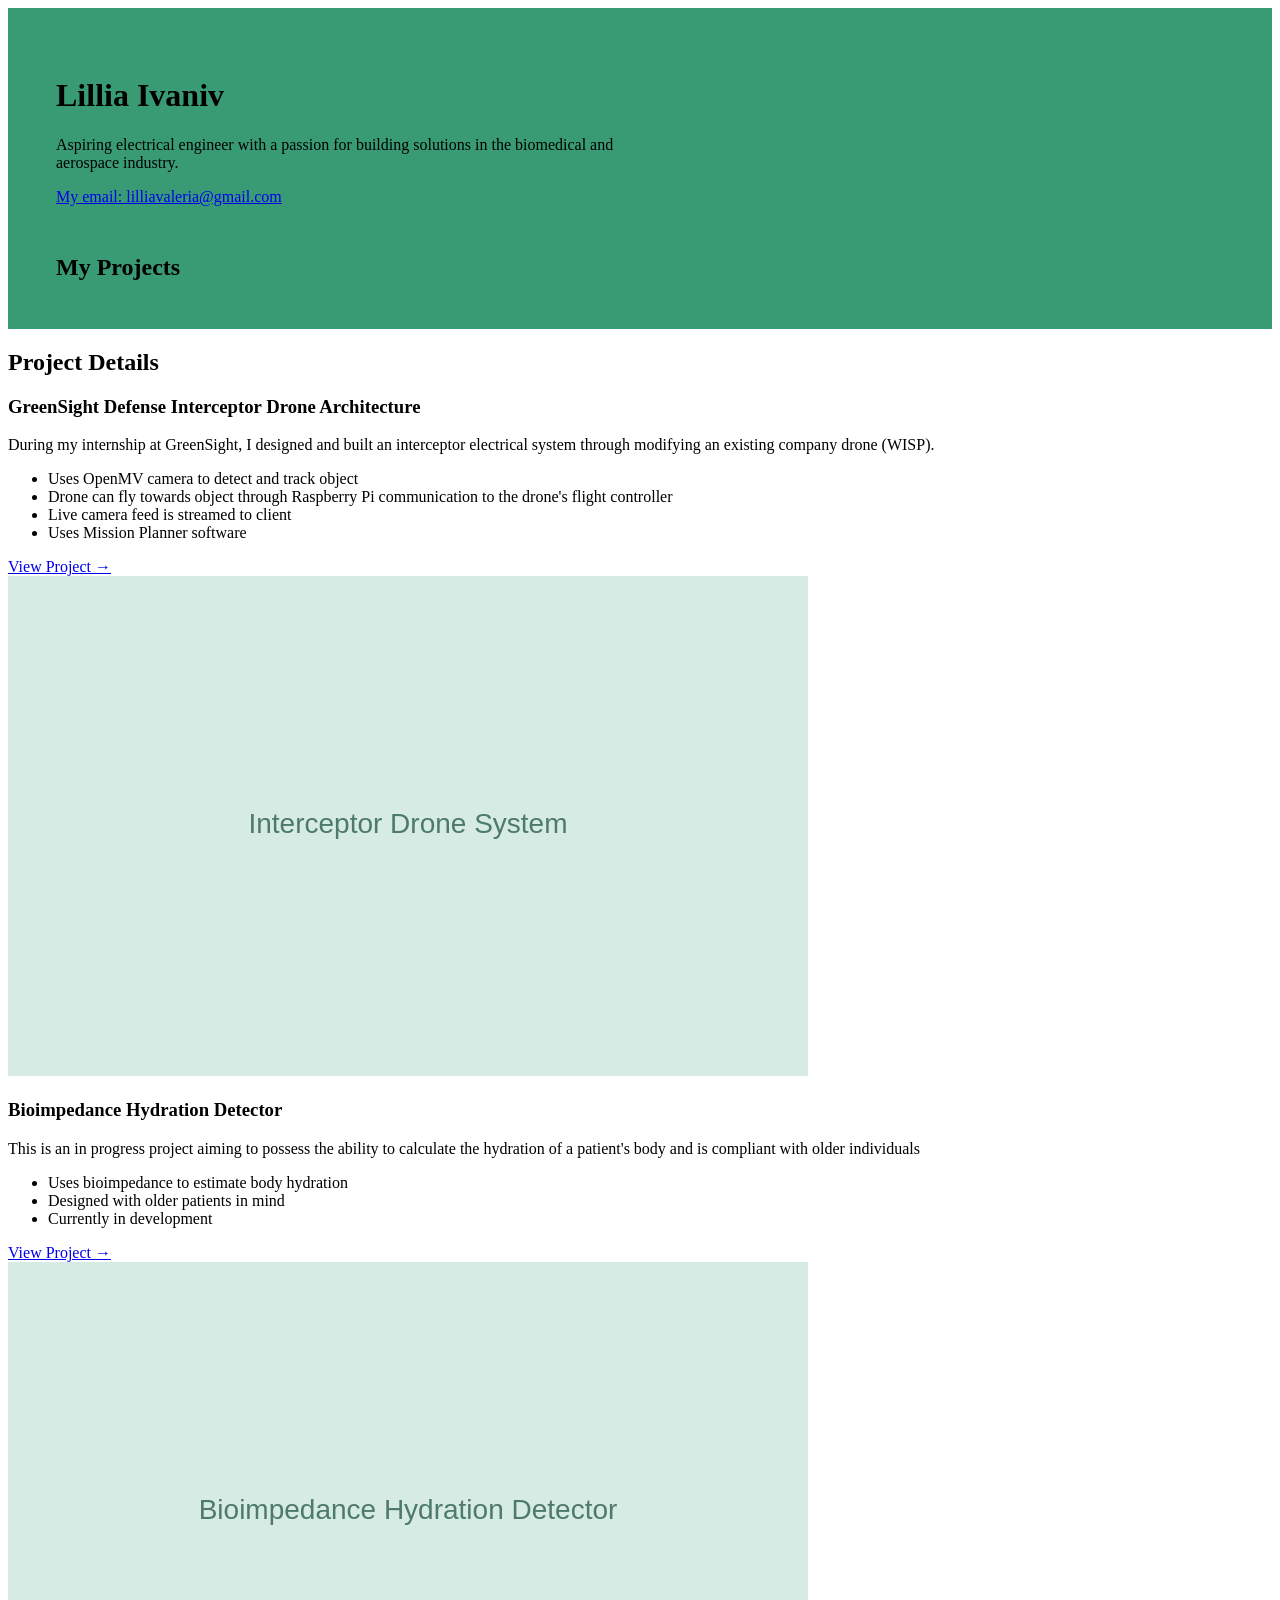
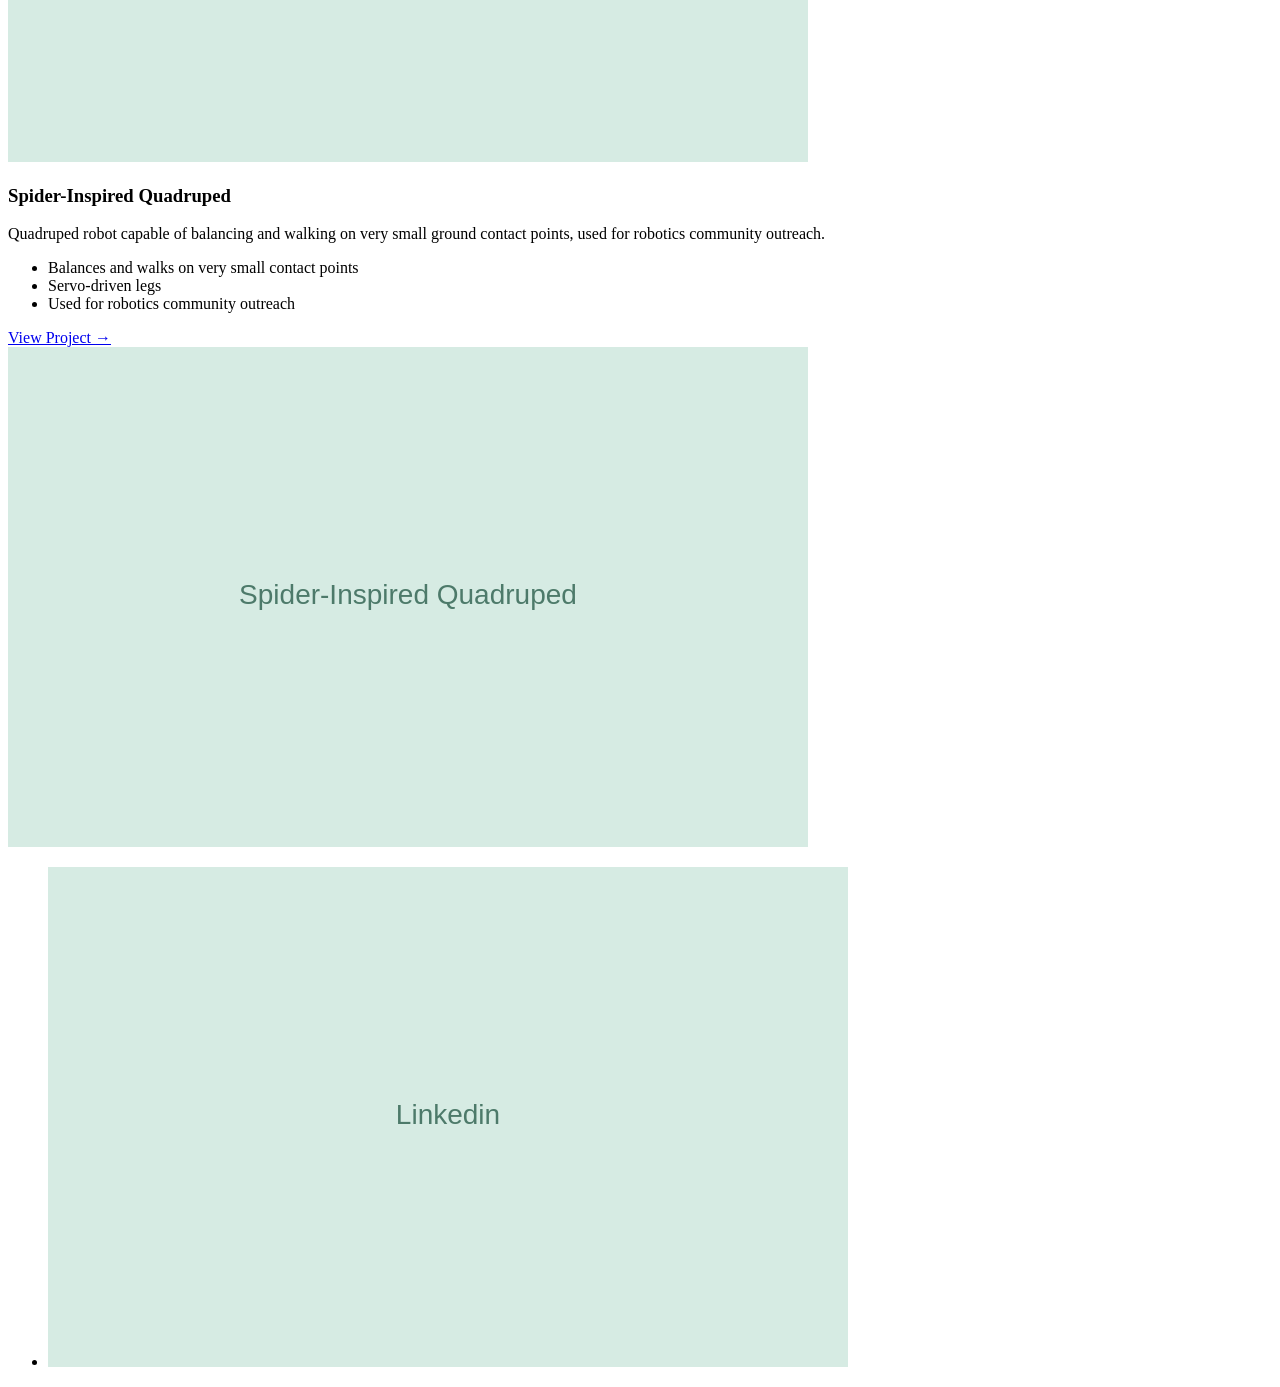
==== commit 0e65b4bc: "edit edited format" ====
--- a/index.html
+++ b/index.html
@@ -186,4 +186,4 @@
   <script src="./portfolio.js"></script>
 </body>
 
-</html>
+</html>
--- a/index.css
+++ b/index.css
@@ -1,716 +1,270 @@
-
-@font-face {
-  font-family: "Valley Sans", sans-serif;
-  font-optical-sizing: auto;
-  font-weight: 127;
-  font-style: normal;
-}
-
-.delius-swash-caps-regular {
-  font-family: "Delius Swash Caps", cursive;
-  font-weight: 400;
-  font-style: normal;
-}
-
-
-* {
-    margin: 0;
-    padding: 10px;
-    box-sizing: inherit;
-}
+/* =========================================================
+   Project gallery + project page styles
+   Made to sit on top of index.css and match its colors:
+   green background, navy accents, cyan timeline cards.
+   Load this AFTER index.css.
+   ========================================================= */
 
 :root {
-    --font-size-small: 1.8rem;
-    --font-size-normal: 2.2rem;
-    --font-size-medium: 2.8rem;
-    --font-size-medium-1: 3.6rem;
-    --font-size-large: 5.5rem;
-    --font-size-huge: 7.5rem;
-    --font-stack: 'Hk Grotesk', sans-serif;
-
-    --line-height-normal: 1.7;
-    --line-height-small: 1.2;
-
-    --black: #0c9263;
-    --pink: #053151;
-    --white: #f0e9f2;
-    --white-1: #e5e5e6da;
-
-
-    --container-max-width: 1180px;
-    --container-normal-width: 800px;
-    --container-medium-width: 700px; 
-    --container-small-width: 500px;
-
-    --gutter-huge: 12rem;
-    --gutter-medium: 6rem;
-    --gutter-normal: 3rem;
-    --gutter-small-1: 2.5rem;
-    --gutter-small: 2rem;
-
-    --border-light: 1px solid rgb(36, 35, 35);
-}
-
-html {
-    font-size: 62.5%; /* (16/10)*100 = 62.5% => 1rem = 10px */
-    box-sizing: border-box;
-    scroll-behavior: smooth;
-}
-
-/* Make the container fill the entire viewport height */
-.split-container {
-  display: flex; /* Aligns child items horizontally */
-  height: 100vh; /* 100% of the viewport height */
+  --pp-navy: #053151;      /* same as your --pink */
+  --pp-cyan: #75eae3;      /* same as your timeline cards */
+  --pp-light: #f0e9f2;     /* same as your --white */
+  --pp-light-1: #e5e5e6;   /* same as your --white-1 */
+  --pp-card: #f0e9f2;      /* gallery card background */
+  --pp-card-text: #053151;
+  --pp-card-muted: #33505f;
+  --pp-radius: 14px;
+  --pp-max-width: 1100px;
+}
+
+/* ---------- fixes for rules in index.css ---------- */
+
+/* index.css gives EVERY element 10px padding (the * rule). Undo that inside the
+   project components only. :where() keeps this weak, so the rules below still win. */
+:where(.project-grid, .project-card, #project, .lightbox, .project-topbar) * { padding: 0; }
+
+/* Fixed base size so index.css's 62.5% font trick doesn't shrink these */
+.project-grid, .project-card, #project, .lightbox, .project-topbar { font-size: 16px; }
+
+/* ---------- HOMEPAGE HEADER: intro top-left, project cards on both sides ---------- */
+.home-grid {
+  display: grid;
+  grid-template-columns: 1fr 1fr;
+  gap: 40px;
+  align-items: start;
+  padding: 48px;
+  background: #389b73;          /* same green as your old left/right sides */
+}
+.home-grid > * { min-width: 0; }
+.intro { align-self: center; }
+.intro .btn { margin-bottom: 8px; }
+.intro h2 { margin: 48px 0 0; }   /* "My Projects" label under the email button */
+.home-grid .project-card { padding: 0; }
+.home-grid .card-body { padding: 18px 22px 22px; }
+.home-grid .card-body h3 { font-size: 1.45em; }
+.home-grid .card-body p { font-size: 1.02em; }
+
+/* ---------- GALLERY (cards on the homepage) ---------- */
+.project-grid {
+  display: grid;
+  grid-template-columns: repeat(auto-fill, minmax(min(280px, 100%), 1fr));
+  gap: 24px;
+  max-width: var(--pp-max-width);
+  margin: 0 auto;
+  padding: 0 16px;
+}
+.project-grid--compact {
+  grid-template-columns: repeat(auto-fill, minmax(min(210px, 100%), 1fr));
+  gap: 18px;
+  padding: 0;
+}
+
+.project-card {
+  display: block;
+  text-align: left;
+  background: var(--pp-card);
+  border-radius: var(--pp-radius);
+  overflow: hidden;
+  color: var(--pp-card-text);
+  text-decoration: none;
+  box-shadow: 0 6px 18px rgba(5, 49, 81, .18);
+  transition: transform .25s ease, box-shadow .25s ease;
+}
+.project-card:hover,
+.project-card:focus-visible {
+  transform: translateY(-5px);
+  box-shadow: 0 14px 30px rgba(5, 49, 81, .30);
+}
+
+.card-media {
+  position: relative;
+  aspect-ratio: 16 / 10;
+  overflow: hidden;
+  background: #d6ebe3;
+}
+.card-media img,
+.card-media video {
+  position: absolute;
+  inset: 0;
   width: 100%;
-}
-
-/* Share the width equally between both sections */
-.left-side, .right-side {
-  flex: 1; /* Gives equal 50/50 sizing */
-  padding: 40px;
-}
-
-/* Optional styling to visualize the split */
-.left-side {
-  background-color: #389b73;
-}
-
-.right-side {
-  background-color: #389b73;
-}
-
-@media(max-width: 1000px) {
-    html {
-        font-size: 52%;
-    }
-}
-
-body {
-    font-size: var(--font-size-small);
-    font-family: var(--font-stack);
-    font-weight: 400;
-    color: var(--white-1);
-    line-height: var(--line-height-normal);
-    background: var(--black);
-    overflow-x: hidden;
-}
-
-.row {
-    max-width: var(--container-max-width);
-    margin: 0 auto;
-}
-
-@media(max-width: 1340px) {
-    .row {
-        max-width: 1100px;
-    }
-}
-
-@media(max-width: 1240px) {
-    .row {
-        padding: 0 var(--gutter-medium);
-    }
-}
-
-@media(max-width: 600px) {
-    .row {
-        padding: 0 var(--gutter-normal);
-    }
-}
-
-@media(max-width: 600px) {
-    .row {
-        padding: 0 var(--gutter-small);
-    }
-}
-
-section {
-    padding: var(--gutter-huge) 0;
-    border-bottom: var(--border-light);
-}
-
-img {
-    width: 400px;         /* Change this value to make the box wider or narrower */
-    height: auto;
-    max-width: 100%;
-}
-
-/* --------------------------------------- */
-/* ----- Headlines and Paragraphs ----- */
-/* --------------------------------------- */
-
-h1,
-h2,
-h3 {
-    font-family: 'Jost', sans-serif;
-    font-weight: 400;
-    line-height: var(--line-height-small);
-    color: var(--white);
-}
-
-.heading-primary {
-    line-height: 1;
-    font-size: var(--font-size-huge);
-    font-weight: 400;
-}
-
-@media(max-width: 900px) {
-    .heading-primary {
-        font-size: 6.5rem;
-    }
-}
-
-h2 {
-    font-size: var(--font-size-large);
-    margin-bottom: var(--gutter-medium);
-}
-
-h2::after {
-    content: '';
-    display: block;
-    height: 2px;
-    width: 10rem;
-    background: var(--pink);
-    margin: var(--gutter-small) 0;
-}
-
-h3 {
-    font-size: var(--font-size-medium-1);
-    margin-bottom: var(--gutter-small);
-}
-
-@media(max-width: 500px) {
-    .heading-primary {
-        font-size: var(--font-size-large);
-    }
-
-    h2 {
-        font-size: var(--font-size-medium-1);
-    }
-
-    h3 {
-        font-size: var(--font-size-medium);
-    }
-}
-
-p {
-    margin: var(--gutter-small-1) 0;
-}
-
-@media(max-width: 900px) {
-    p { 
-        max-width: var(--container-small-width);
-    }
-}
-
-/* --------------------------------------- */
-/* ----- Buttons and Links ----- */
-/* --------------------------------------- */
-
-a {
-    color: var(--white);
-    font-weight: 400;
-    font-family: 'Jost', sans-serif;
-    transition: all .2s;
-    outline: 2px solid transparent;
-}
-
-::-moz-focus-inner {
-    border: 0;
-}
-
-button:focus,
-a:focus {
-    outline: 2px solid var(--pink);
-}
-
-body:not(.user-is-tabbing) button:focus,
-body:not(.user-is-tabbing) a:focus {
-    outline: none;
-}
-
-.link:hover {
-    color: var(--pink);
-}
-
-.btn {
-    position: relative;
-    display: inline-block;
-    padding: 1rem 4.2rem;
-    text-decoration: none;
-    color: inherit;
-    border: 1px solid  var(--pink);
-    font-weight: 400;
-}
-
-.btn:focus {
-    outline: none;
-}
-
-.btn::after {
-    content: '';
-    display: block;
-    position: absolute;
-    top: 0;
-    left: 0;
-    right: 100%;
-    background: var(--white);
-    height: 100%;
-    z-index: -1;
-    transition: all 0.2s cubic-bezier(1, 0.68, 0.16, 0.9);
-}
-
-.btn:hover::after,
-.btn:focus::after {
-    right: 0;
-    background: var(--pink);
-}
-
-.btn--pink {
-    background: var(--pink);
-    transition: all 0.2s;
-}
-
-.btn--pink::after {
-    display: none;
-}
-
-.btn--pink:hover,
-.btn--pink:focus {
-    background: transparent;
-}
-
-.link__text {
-    position: relative;
-    display: inline-block;
-    padding: .6rem;
-    color: inherit;
-    text-decoration: none;
-    border-bottom: 1px solid var(--pink);
-}
-
-.link__text::after {
-    content: '';
-    display: block;
-    position: absolute;
-    top: 0;
-    left: 0;
-    right: 100%;
-    background: var(--white);
-    height: 100%;
-    z-index: -1;
-    transition: all 0.2s cubic-bezier(1, 0.68, 0.16, 0.9);
-}
-
-.link__text:focus {
-    outline: none;
-}
-
-.link__text:hover::after,
-.link__text:focus:after {
-    right: 0;
-    background: var(--pink);
-}
-
-.link__text span {
-    padding-left: 1rem;
-    font-family: sans-serif;
-}
-
-/* ----- Back to Top ----- */
-
-.back-to-top {
-    position: fixed;
-    bottom: 4rem;
-    right: 4rem;
-    display: flex;
-    justify-content: center;
-    align-items: center;
-    height: 5.5rem;
-    width: 5.5rem;
-    background-color: var(--pink);
-    border-radius: 50%;
-    z-index: 10;
-    visibility: hidden;
-    transition: all .4s;
-}
-
-.back-to-top__image {
-    height: 70%;
-}
-
-@media(max-width: 900px) {
-    .back-to-top {
-        right: 2rem;
-    }
-}
-
-@media(max-width: 500px) {
-    .back-to-top {
-        right: 1rem;
-    }
-}
-
-/* --------------------------------------- */
-/* ----- Navigation ----- */
-/* --------------------------------------- */
-
-.nav {
-    display: flex;
-    justify-content: flex-end;
-    padding: var(--gutter-normal) 0;
-}
-
-.nav__items {
-    display: flex;
-    list-style: none;
-}
-
-.nav__item:not(:last-child) {
-    margin-right: var(--gutter-medium);
-}
-
-@media(max-width: 500px) {
-    .nav {
-        justify-content: center;
-    }
-}
-
-@media(max-width: 400px) {
-    .nav__item:not(:last-child) {
-        margin-right: var(--gutter-normal);
-    }
-}
-
-@media(max-width: 300px) {
-    .nav {
-        font-size: var(--font-size-small);
-    }
-}
-
-/* Makes the container fit the image bounds perfectly */
-.clickable-image {
+  height: 100%;
+  max-width: none;
+  object-fit: cover;
+  transition: transform .4s ease, opacity .3s ease;
+}
+.card-media video { opacity: 0; }
+.project-card.playing .card-media video { opacity: 1; }
+.project-card:hover .card-media img { transform: scale(1.05); }
+
+.card-overlay {
+  position: absolute;
+  inset: 0;
+  display: flex;
+  align-items: flex-end;
+  padding: 14px;
+  background: linear-gradient(to top, rgba(5, 49, 81, .8), transparent 60%);
+  opacity: 0;
+  transition: opacity .3s ease;
+}
+.card-overlay span { color: #fff; font-weight: 600; font-size: .95em; }
+.project-card:hover .card-overlay,
+.project-card:focus-visible .card-overlay { opacity: 1; }
+
+.card-body { padding: 14px 16px 18px; }
+.card-body h3 {
+  margin: 0 0 6px;
+  font-size: 1.15em;
+  font-weight: 600;
+  color: var(--pp-card-text);
+}
+.card-body p {
+  margin: 0 0 12px;
+  max-width: none;
+  color: var(--pp-card-muted);
+  font-size: .92em;
+  line-height: 1.45;
+}
+
+.tags { display: flex; flex-wrap: wrap; gap: 6px; list-style: none; margin: 0; }
+.tags li {
+  background: var(--pp-cyan);
+  color: var(--pp-navy);
+  font-size: .75em;
+  font-weight: 600;
+  line-height: 1.4;
+  padding: 3px 10px;
+  border-radius: 999px;
+}
+
+/* ---------- PROJECT PAGE ---------- */
+.project-topbar {
+  max-width: var(--pp-max-width);
+  margin: 0 auto;
+  padding: 20px 16px 0;
+}
+.project-topbar a { color: var(--pp-light); font-weight: 500; text-decoration: none; }
+.project-topbar a:hover { text-decoration: underline; }
+
+#project {
+  display: block;
+  max-width: var(--pp-max-width);
+  margin: 0 auto;
+  padding: 24px 16px 64px;
+  color: var(--pp-light-1);
+}
+/* index.css puts 120px of padding and a border on every <section> */
+#project section { padding: 0; border-bottom: 0; }
+
+.hero-media {
+  border-radius: var(--pp-radius);
+  overflow: hidden;
+  background: #063a2a;
+  box-shadow: 0 12px 30px rgba(0, 0, 0, .25);
+}
+.hero-media img,
+.hero-media video {
+  display: block;
+  width: 100%;
+  max-width: none;
+  max-height: 70vh;
+  object-fit: cover;
+}
+.hero-media video { aspect-ratio: 16 / 9; object-fit: contain; }
+.video-embed { position: relative; aspect-ratio: 16 / 9; }
+.video-embed iframe { position: absolute; inset: 0; width: 100%; height: 100%; border: 0; }
+
+.hero-text { margin-top: 28px; }
+.hero-date {
+  color: var(--pp-cyan);
+  font-weight: 700;
+  font-size: .85em;
+  text-transform: uppercase;
+  letter-spacing: .08em;
+}
+#project .hero-text h1 {
+  font-size: clamp(2.2em, 5vw, 3.4em);
+  font-weight: 500;
+  margin: 6px 0 8px;
+  line-height: 1.1;
+}
+.hero-tagline { font-size: 1.2em; margin: 0 0 16px; max-width: none; }
+.hero-links { display: flex; flex-wrap: wrap; gap: 10px; margin-top: 18px; }
+.proj-btn {
   display: inline-block;
-  width: 400px;         /* Change this value to make the box wider or narrower */
-  height: 400px;
-}
-
-/* Subtle visual effect when the user hovers over the image */
-.clickable-image:hover img {
-  opacity: 0.8;                /* Dims the image slightly to show it is clickable */
-  cursor: pointer;             /* Forces the mouse cursor to become a pointer hand */
-  transition: opacity 0.2s ease; /* Smooths out the dimming effect */
-}
-
-.nav__link {
-    position: relative;
-    display: inline-block;
-    padding: 1rem 0;
-    text-decoration: none;
-    color: inherit;
-    transition: all .2s;
-}
-
-.nav__link::after {
-    content: '';
-    position: absolute;
-    bottom: 0;
-    left: 0;
-    right: 100%;
-    display: inline-block;
-    height: 1rem;
-    background: var(--white);
-    transition: all 0.25s cubic-bezier(1, 0.68, 0.16, 0.9);
-}
-
-.nav__link:hover {
-    color: var(--pink);
-}
-
-.nav__link:hover::after {
-    right: 0;
-    height: 2px;
-    background: var(--pink);
-}
-
-/* --------------------------------------- */
-/* ----- Header ----- */
-/* --------------------------------------- */
-
-.header {
-    background: linear-gradient(rgba(0,0,0, .1), rgba(0,0,0, .4)), 
-        url('./images/header.jpg');
-    height: 100vh;
-    background-size: cover;
-    background-position: center;
-    background-attachment: fixed;
-    font-size: var(--font-size-normal);
-}
-
-.header__text {
-    position: absolute;
-    top: 50%;
-    transform: translateY(-50%);
-}
-
-.header__text p {
-    margin: 1.5rem 0 3.5rem;
-    max-width: var(--container-medium-width);
-    font-family: 'Jost', sans-serif;
-    font-size: var(--font-size-medium);
-}
-
-@media(max-width: 500px) {
-    .header {
-        text-align: center;
-    }
-
-    .header__text p {
-        transform: scale(.8);
-    }
-}
-
-/* --------------------------------------- */
-/* ----- Work ----- */
-/* --------------------------------------- */
-
-.work__box {
-    display: flex;
-    align-items: center;
-}
-
-@media(max-width: 900px) {
-    .work__box {
-        align-items: initial;
-        flex-direction: column-reverse;
-    }
-}
-
-.work__box:not(:last-child) {
-    margin-bottom: 25rem;
-}
-
-@media(max-width: 500px) {
-    .work__box:not(:last-child) {
-        margin-bottom: 20rem;
-    }
-}
-
-.work__links {
-    display: flex;
-    align-items: center;
-}
-
-.work__text {
-    flex: 0 0 30%;
-}
-
-.work__list {
-    /* list-style-type: square; */
-    list-style-position: inside;
-    margin-bottom: var(--gutter-normal);
-}
-
-.work__code {
-    display: block;
-    height: 3rem;
-    margin-left: var(--gutter-normal);
-    transition: all .3s;
-}
-
-.work__code:hover {
-    transform: scale(1.2);
-}
-
-.work__image-box {
-    margin-bottom: var(--gutter-normal);
-}
-
-@media(min-width: 901px) {
-    .work__image-box {
-        flex: 1;
-        margin: 0 0 0 10rem;
-    }
-}
-
-@media(max-width: 900px) {
-    .work__code {
-        height: 4rem;
-    }
-}
-
-
-.about__content {
-    display: flex;
-    flex-direction: row-reverse;
-    align-items: center;
-}
-
-@media(max-width: 900px) {
-    .about__content {
-        flex-direction: column-reverse;
-        align-items: initial;
-    }
-}
-
-.about__photo-container {
-    margin-bottom: var(--gutter-normal);
-}
-
-@media(min-width: 901px) {
-    .about__text {
-        flex: 0 0 35%;
-    }
-    
-    .about__photo-container {
-        flex: 1;
-        margin: 0 var(--gutter-huge) 0 0;
-    }
-}
-
-/* --------------------------------------- */
-/* ----- Contact ----- */
-/* --------------------------------------- */
-
-.contact__info {
-    max-width: var(--container-medium-width);
-}
-
-/* --------------------------------------- */
-/* ----- Footer ----- */
-/* --------------------------------------- */
-
-.footer {
-    text-align: center;
-    padding: var(--gutter-medium) 0 var(--gutter-normal);
-}
-
-.footer__social-links {
-    display: flex;
-    justify-content: center;
-    padding: var(--gutter-normal) 0;
-    list-style: none;
-}
-
-.footer__social-link-item:not(:last-of-type) {
-    margin-right: var(--gutter-small);
-}
-
-.footer__social-image {
-    height: 4rem;
-}
-
-.footer__github-buttons {
-    display: flex;
-    justify-content: center;
-}
-
-.footer__github-buttons iframe {
-    height: 2.5rem;
-    width: 84px;
-    transform: translateY(3px);
-}
-
-@media(max-width: 500px) {
-    .footer {
-        padding: var(--gutter-medium) 0;
-    } 
-}
-/* Core Timeline Setup */
-.timeline {
-  position: relative;
-  max-width: 900px; /* Wider to accommodate images */
-  margin: 40px auto;
-  padding-left: 40px;
-}
-
-/* Central Vertical Line */
-.timeline::before {
-  content: '';
+  background: var(--pp-navy);
+  color: #fff;
+  padding: 10px 20px;
+  border-radius: 6px;
+  text-decoration: none;
+  font-weight: 500;
+}
+.proj-btn:hover { background: #0a4a78; }
+
+.overview, .development { margin-top: 56px; }
+/* Smaller version of your site's h2 (keeps your navy underline bar) */
+#project .overview h2,
+#project .development h2 { font-size: 2.1em; margin: 0 0 8px; }
+#project .overview h2::after,
+#project .development h2::after { margin: 12px 0 0; width: 80px; }
+.overview p { font-size: 1.1em; line-height: 1.7; max-width: 75ch; margin: 16px 0 0; }
+
+/* Development timeline: uses YOUR .timeline styles from index.css,
+   just with readable font sizes and room for several photos per step */
+#project .timeline { margin: 28px 0 0; max-width: 960px; }
+#project .timeline-item:last-child { margin-bottom: 0; }
+#project .project-date { font-size: .8em; letter-spacing: .06em; }
+#project .timeline-content h3 { font-size: 1.35em; font-weight: 500; margin: 4px 0 8px; }
+#project .timeline-content p { font-size: 1em; line-height: 1.6; color: #2d3b4a; max-width: none; }
+.timeline-media figure { margin: 0; }
+.timeline-media figure + figure { margin-top: 12px; }
+.timeline-media img { cursor: zoom-in; max-width: none; display: block; }
+.timeline-media figcaption { font-size: .82em; color: #1f4d5a; margin-top: 5px; }
+
+.project-nav {
+  display: flex;
+  justify-content: space-between;
+  gap: 16px;
+  margin-top: 64px;
+  padding-top: 24px;
+  border-top: 1px solid rgba(240, 233, 242, .35);
+}
+.project-nav a { color: var(--pp-light); text-decoration: none; font-weight: 500; }
+.project-nav a:hover { text-decoration: underline; }
+
+.not-found { text-align: center; padding: 80px 0; }
+
+/* ---------- click-to-enlarge photos ---------- */
+.lightbox {
+  position: fixed;
+  inset: 0;
+  background: rgba(0, 0, 0, .88);
+  display: none;
+  align-items: center;
+  justify-content: center;
+  padding: 24px;
+  z-index: 1000;
+}
+.lightbox.open { display: flex; }
+.lightbox figure { margin: 0; text-align: center; }
+.lightbox img { width: auto; max-width: 92vw; max-height: 82vh; border-radius: 8px; }
+.lightbox figcaption { color: #ddd; margin-top: 10px; }
+.lb-close {
   position: absolute;
-  left: 10px;
-  top: 0;
-  bottom: 0;
-  width: 4px;
-  background: #0066cc;
-}
-
-.timeline-item {
-  position: relative;
-  margin-bottom: 50px;
-}
-
-/* Timeline Dot */
-.timeline-dot {
-  position: absolute;
-  left: -36px;
-  top: 20px; /* Aligns dot with upper section of row */
-  width: 14px;
-  height: 14px;
-  border-radius: 50%;
-  background: #ffffff;
-  border: 4px solid #112c6e;
-  z-index: 2;
-}
-
-/* Split Row Container */
-.timeline-row {
-  display: flex;
-  gap: 25px;
-  align-items: center;
-  background: #75eae3;
-  border: 1px solid #e2e8f0;
-  border-radius: 8px;
-  padding: 20px;
-  box-shadow: 0 4px 6px rgba(0, 0, 0, 0.05);
-}
-
-/* Left: Image Styling */
-.timeline-media {
-  flex: 1;
-  min-width: 250px;
-}
-
-.timeline-media img {
-  width: 100%;
-  height: 200px;
-  object-fit: cover; /* Prevents stretching */
-  border-radius: 6px;
-}
-
-/* Right: Content Styling */
-.timeline-content {
-  flex: 1.5; /* Gives text slightly more room */
-}
-
-.project-date {
-  font-size: 0.85rem;
-  color: #0066cc;
-  font-weight: 600;
-  text-transform: uppercase;
-}
-
-.timeline-content h3 {
-  margin: 5px 0 10px;
-  font-size: 1.3rem;
-  color: #1a202c;
-}
-
-.timeline-content p {
-  margin: 0;
-  color: #4a5568;
-  line-height: 1.5;
-  font-size: 0.95rem;
-}
-
-/* Responsive view for mobile screens */
-@media (max-width: 768px) {
-  .timeline-row {
-    flex-direction: column;
-    align-items: flex-start;
-  }
-  .timeline-media {
-    width: 100%;
-    min-width: unset;
-  }
-}
+  top: 14px;
+  right: 20px;
+  background: none;
+  border: 0;
+  color: #fff;
+  font-size: 2.4em;
+  cursor: pointer;
+}
+
+/* ---------- phones ---------- */
+@media (max-width: 800px) {
+  /* One column on phones: intro first, then each project card */
+  .home-grid { grid-template-columns: 1fr; padding: 24px; gap: 24px; }
+  .intro h2 { margin-top: 32px; }
+}
+@media (max-width: 600px) {
+  .project-nav { flex-direction: column; }
+}
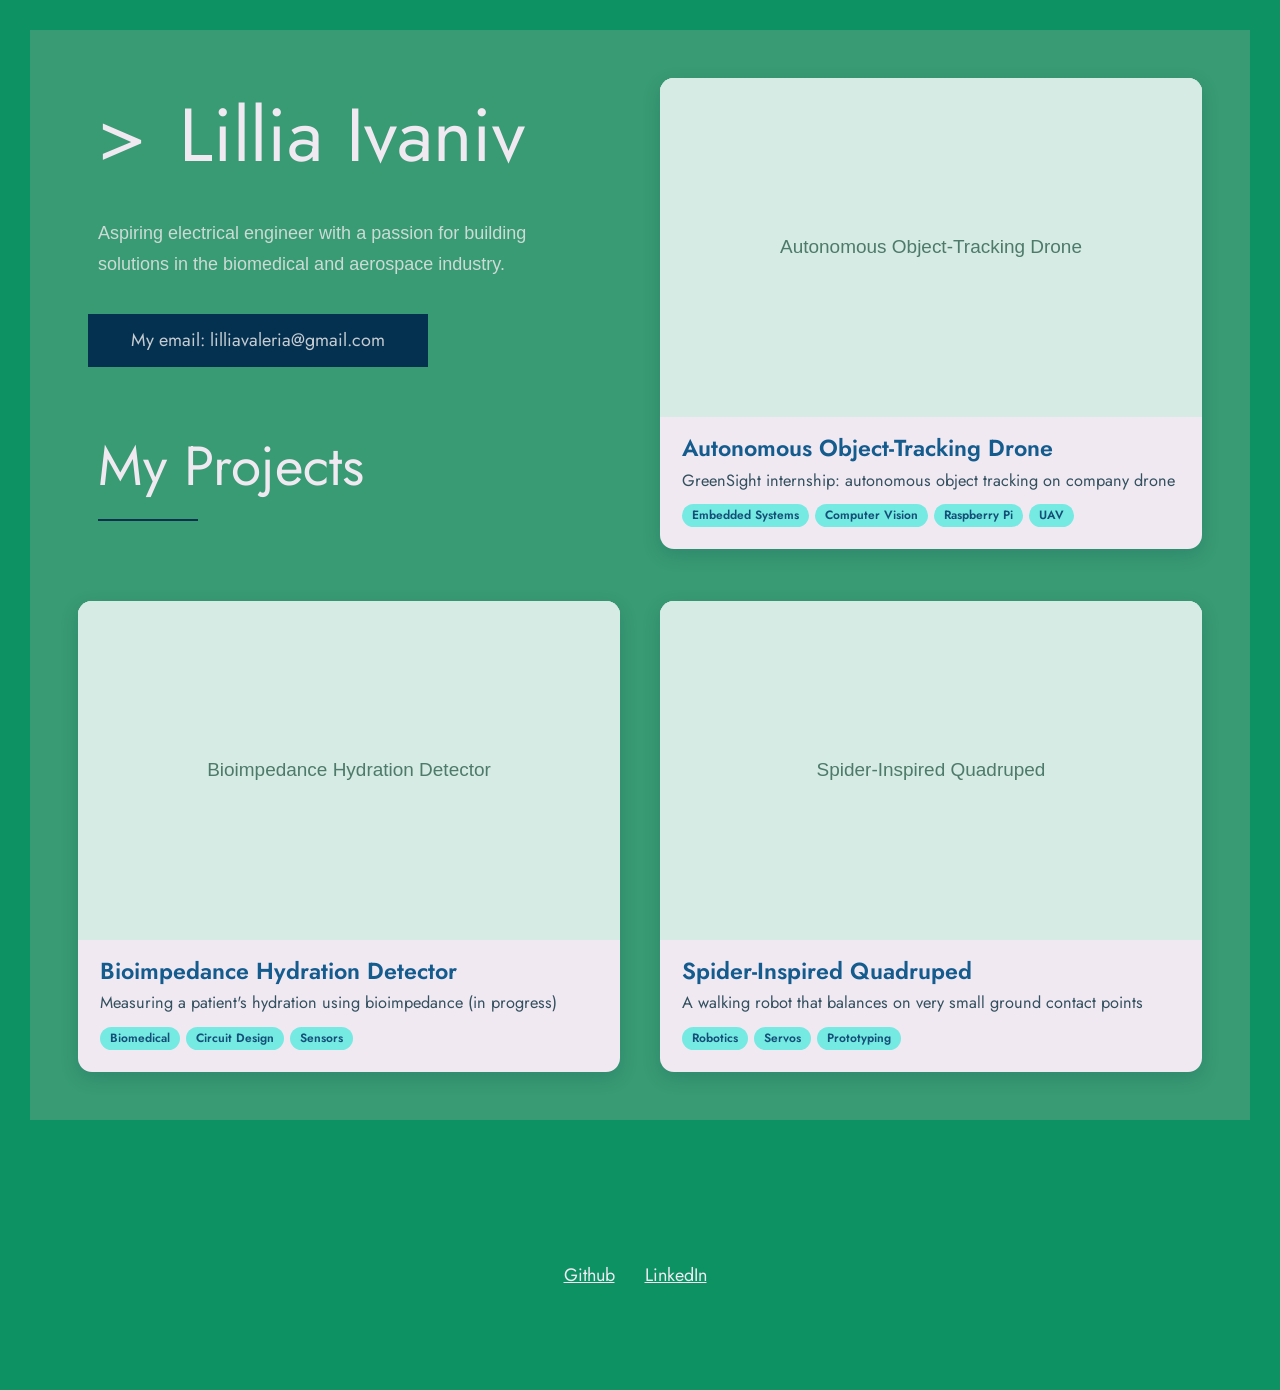
==== commit 9b159110: "drone edit added drone descriptions+photos" ====
--- a/index.html
+++ b/index.html
@@ -8,16 +8,16 @@
   <style>
   @import url('https://fonts.googleapis.com/css2?family=Coiny&family=Delius+Swash+Caps&family=Valley+Sans:ital,wght@0,127;1,127&display=swap');
   </style>
-  <!-- Jost: the heading/link font index.css asks for (it was never loaded) -->
+  
   <link rel="stylesheet" href="https://fonts.googleapis.com/css2?family=Jost:wght@400;500;600&display=swap" />
 
-  <!-- Put your site title here -->
+
   <title>
     Lillia Ivaniv
   </title>
 
   <meta name="description" content="I build electrical/mechanical projects ">
-  <!-- Add some coding keywords below, Ex: (React, CSS etc) -->
+  
   <meta name="keywords" content="Lillia Ivaniv, biomedical engineering, electrical engineering" />
   <link rel="stylesheet" href="index.css" />
   <!-- Project gallery + project page styles -->
@@ -28,133 +28,37 @@
     <header>
 
 
-    <!-- Two-column grid: your intro is the top-left box, and the project cards
-         fill in around it (top-right, then left/right below).
-         The cards are built automatically from projects.js. Clicking one opens
-         that project's page (project.html?id=...). To add/change a project,
-         edit projects.js, not this file. -->
+    
+        
     <div id="project-grid" class="home-grid">
       <div class="intro">
         <h1 class="heading-primary">
-          <!-- Replace the following name with your name -->
+          >
           <span>Lillia Ivaniv</span>
         </h1>
-        <!-- Put a small paragraph about yourself -->
+        
         <p>Aspiring electrical engineer with a passion for building solutions in the biomedical and aerospace industry.</p>
         <a href="mailto:lilliavaleria@gmail.com" class="btn btn--pink">My email: lilliavaleria@gmail.com</a>
         <h2>My Projects</h2>
       </div>
-      <!-- project cards get added here -->
+      
     </div>
   </header>
 
   <main role="main">
 
-    <!-- ***** Work ***** -->
+    
 
-    <section class="work" id="work">
-      <div class="row">
-        <h2>Project Details</h2>
-        <div class="work__boxes">
-
-          <!-- Each div with the work__box class is a project. -->
-
-          <div class="work__box">
-            <div class="work__text">
-              <h3>GreenSight Defense Interceptor Drone Architecture</h3>
-              <p>
-                During my internship at GreenSight, I designed and built an interceptor electrical system through modifying an existing company drone (WISP).
-              </p>
-              <ul class="work__list">
-                <li> Uses OpenMV camera to detect and track object</li>
-                <li> Drone can fly towards object through Raspberry Pi communication to the drone's flight controller</li>
-                <li> Live camera feed is streamed to client </li>
-                <li> Uses Mission Planner software</li>
-              </ul>
-
-              <div class="work__links">
-                <a href="project.html?id=drone" class="link__text">
-                  View Project <span>&rarr;</span>
-                </a>
-                <!-- When you have a GitHub repo for this project, put its link below and remove the comment marks
-                <a href="https://github.com/YOUR-USERNAME/YOUR-REPO" title="View Source Code" target="_blank">
-                  <img src="./images/github.svg" class="work__code" alt="GitHub">
-                </a>
-                -->
-              </div>
-            </div>
-            <a href="project.html?id=drone" class="work__image-box">
-              <img src="./images/project-1.png" class="work__image" alt="Interceptor Drone System" />
-            </a>
-          </div>
-
-          <div class="work__box">
-            <div class="work__text">
-              <h3>Bioimpedance Hydration Detector</h3>
-              <p>
-                This is an in progress project aiming to possess the ability to calculate the hydration of a patient's body and is compliant with older individuals
-              </p>
-              <ul class="work__list">
-                <li>Uses bioimpedance to estimate body hydration</li>
-                <li>Designed with older patients in mind</li>
-                <li>Currently in development</li>
-              </ul>
-
-              <div class="work__links">
-                <a href="project.html?id=biohyd" class="link__text">
-                  View Project <span>&rarr;</span>
-                </a>
-                <!-- GitHub link (remove the comment marks when ready)
-                <a href="https://github.com/YOUR-USERNAME/YOUR-REPO" title="View Source Code" target="_blank">
-                  <img src="./images/github.svg" class="work__code" alt="GitHub">
-                </a>
-                -->
-              </div>
-            </div>
-            <a href="project.html?id=biohyd" class="work__image-box">
-              <img src="./images/project-2.png" class="work__image" alt="Bioimpedance Hydration Detector" />
-            </a>
-          </div>
-
-          <div class="work__box">
-            <div class="work__text">
-              <h3>Spider-Inspired Quadruped</h3>
-              <p>
-                Quadruped robot capable of balancing and walking on very small ground contact points, used for robotics community outreach.
-              </p>
-              <ul class="work__list">
-                <li>Balances and walks on very small contact points</li>
-                <li>Servo-driven legs</li>
-                <li>Used for robotics community outreach</li>
-              </ul>
-
-              <div class="work__links">
-                <a href="project.html?id=spider" class="link__text">
-                  View Project <span>&rarr;</span>
-                </a>
-                <!-- GitHub link (remove the comment marks when ready)
-                <a href="https://github.com/YOUR-USERNAME/YOUR-REPO" title="View Source Code" target="_blank">
-                  <img src="./images/github.svg" class="work__code" alt="GitHub">
-                </a>
-                -->
-              </div>
-            </div>
-            <a href="project.html?id=spider" class="work__image-box">
-              <img src="./images/project-3.png" class="work__image" alt="Spider-Inspired Quadruped" />
-            </a>
-          </div>
-        </div>
-      </div>
-    </section>
+    
 
 
 
-    <!-- ***** About ***** -->
+   
 
 
   </main>
 
-  <!-- ***** Contact ***** -->
+ 
 
 
 
@@ -164,16 +68,15 @@
     <div class="row">
       <!-- Update the links to point to your accounts -->
       <ul class="footer__social-links">
-        <!-- Put YOUR GitHub profile link here (it was still pointing to the template author's) and remove the comment marks
-        <li class="footer__social-link-item">
+        
           <a href="https://github.com/YOUR-USERNAME" title="Link to Github Profile">
             <img src="./images/github.svg" class="footer__social-image" alt="Github">
           </a>
         </li>
-        -->
+        
         <li class="footer__social-link-item">
           <a href="https://www.linkedin.com/in/lillia-ivaniv-6627a72b7/">
-            <img src="./images/linkedin.svg" title="Link to Linkedin Profile" class="footer__social-image" alt="Linkedin">
+            <img src="./images/linkedin.svg" title="Link to LinkedIn Profile" class="footer__social-image" alt="LinkedIn">
           </a>
         </li>
       </ul>
@@ -181,7 +84,7 @@
   </footer>
 
   <script src="./index.js"></script>
-  <!-- Builds the project gallery from projects.js -->
+  
   <script src="./projects.js"></script>
   <script src="./portfolio.js"></script>
 </body>
--- a/index.css
+++ b/index.css
@@ -1,270 +1,715 @@
-/* =========================================================
-   Project gallery + project page styles
-   Made to sit on top of index.css and match its colors:
-   green background, navy accents, cyan timeline cards.
-   Load this AFTER index.css.
-   ========================================================= */
+@font-face {
+  font-family: "Valley Sans", sans-serif;
+  font-optical-sizing: auto;
+  font-weight: 127;
+  font-style: normal;
+}
+
+.delius-swash-caps-regular {
+  font-family: "Delius Swash Caps", cursive;
+  font-weight: 400;
+  font-style: normal;
+}
+
+
+* {
+    margin: 0;
+    padding: 10px;
+    box-sizing: inherit;
+}
 
 :root {
-  --pp-navy: #053151;      /* same as your --pink */
-  --pp-cyan: #75eae3;      /* same as your timeline cards */
-  --pp-light: #f0e9f2;     /* same as your --white */
-  --pp-light-1: #e5e5e6;   /* same as your --white-1 */
-  --pp-card: #f0e9f2;      /* gallery card background */
-  --pp-card-text: #053151;
-  --pp-card-muted: #33505f;
-  --pp-radius: 14px;
-  --pp-max-width: 1100px;
-}
-
-/* ---------- fixes for rules in index.css ---------- */
-
-/* index.css gives EVERY element 10px padding (the * rule). Undo that inside the
-   project components only. :where() keeps this weak, so the rules below still win. */
-:where(.project-grid, .project-card, #project, .lightbox, .project-topbar) * { padding: 0; }
-
-/* Fixed base size so index.css's 62.5% font trick doesn't shrink these */
-.project-grid, .project-card, #project, .lightbox, .project-topbar { font-size: 16px; }
-
-/* ---------- HOMEPAGE HEADER: intro top-left, project cards on both sides ---------- */
-.home-grid {
-  display: grid;
-  grid-template-columns: 1fr 1fr;
-  gap: 40px;
-  align-items: start;
-  padding: 48px;
-  background: #389b73;          /* same green as your old left/right sides */
-}
-.home-grid > * { min-width: 0; }
-.intro { align-self: center; }
-.intro .btn { margin-bottom: 8px; }
-.intro h2 { margin: 48px 0 0; }   /* "My Projects" label under the email button */
-.home-grid .project-card { padding: 0; }
-.home-grid .card-body { padding: 18px 22px 22px; }
-.home-grid .card-body h3 { font-size: 1.45em; }
-.home-grid .card-body p { font-size: 1.02em; }
-
-/* ---------- GALLERY (cards on the homepage) ---------- */
-.project-grid {
-  display: grid;
-  grid-template-columns: repeat(auto-fill, minmax(min(280px, 100%), 1fr));
-  gap: 24px;
-  max-width: var(--pp-max-width);
-  margin: 0 auto;
-  padding: 0 16px;
-}
-.project-grid--compact {
-  grid-template-columns: repeat(auto-fill, minmax(min(210px, 100%), 1fr));
-  gap: 18px;
-  padding: 0;
-}
-
-.project-card {
-  display: block;
-  text-align: left;
-  background: var(--pp-card);
-  border-radius: var(--pp-radius);
-  overflow: hidden;
-  color: var(--pp-card-text);
-  text-decoration: none;
-  box-shadow: 0 6px 18px rgba(5, 49, 81, .18);
-  transition: transform .25s ease, box-shadow .25s ease;
-}
-.project-card:hover,
-.project-card:focus-visible {
-  transform: translateY(-5px);
-  box-shadow: 0 14px 30px rgba(5, 49, 81, .30);
-}
-
-.card-media {
+    --font-size-small: 1.8rem;
+    --font-size-normal: 2.2rem;
+    --font-size-medium: 2.8rem;
+    --font-size-medium-1: 3.6rem;
+    --font-size-large: 5.5rem;
+    --font-size-huge: 7.5rem;
+    --font-stack: 'Hk Grotesk', sans-serif;
+
+    --line-height-normal: 1.7;
+    --line-height-small: 1.2;
+
+    --black: #0c9263;
+    --pink: #053151;
+    --white: #f0e9f2;
+    --white-1: #e5e5e6da;
+
+
+    --container-max-width: 1180px;
+    --container-normal-width: 800px;
+    --container-medium-width: 700px; 
+    --container-small-width: 500px;
+
+    --gutter-huge: 12rem;
+    --gutter-medium: 6rem;
+    --gutter-normal: 3rem;
+    --gutter-small-1: 2.5rem;
+    --gutter-small: 2rem;
+
+    --border-light: 1px solid rgb(36, 35, 35);
+}
+
+html {
+    font-size: 62.5%; /* (16/10)*100 = 62.5% => 1rem = 10px */
+    box-sizing: border-box;
+    scroll-behavior: smooth;
+}
+
+/* Make the container fill the entire viewport height */
+.split-container {
+  display: flex; /* Aligns child items horizontally */
+  height: 100vh; /* 100% of the viewport height */
+  width: 100%;
+}
+
+/* Share the width equally between both sections */
+.left-side, .right-side {
+  flex: 1; /* Gives equal 50/50 sizing */
+  padding: 40px;
+}
+
+/* Optional styling to visualize the split */
+.left-side {
+  background-color: #389b73;
+}
+
+.right-side {
+  background-color: #389b73;
+}
+
+@media(max-width: 1000px) {
+    html {
+        font-size: 52%;
+    }
+}
+
+body {
+    font-size: var(--font-size-small);
+    font-family: var(--font-stack);
+    font-weight: 400;
+    color: var(--white-1);
+    line-height: var(--line-height-normal);
+    background: var(--black);
+    overflow-x: hidden;
+}
+
+.row {
+    max-width: var(--container-max-width);
+    margin: 0 auto;
+}
+
+@media(max-width: 1340px) {
+    .row {
+        max-width: 1100px;
+    }
+}
+
+@media(max-width: 1240px) {
+    .row {
+        padding: 0 var(--gutter-medium);
+    }
+}
+
+@media(max-width: 600px) {
+    .row {
+        padding: 0 var(--gutter-normal);
+    }
+}
+
+@media(max-width: 600px) {
+    .row {
+        padding: 0 var(--gutter-small);
+    }
+}
+
+section {
+    padding: var(--gutter-huge) 0;
+    border-bottom: var(--border-light);
+}
+
+img {
+    width: 400px;         /* Change this value to make the box wider or narrower */
+    height: auto;
+    max-width: 100%;
+}
+
+/* --------------------------------------- */
+/* ----- Headlines and Paragraphs ----- */
+/* --------------------------------------- */
+
+h1,
+h2,
+h3 {
+    font-family: 'Jost', sans-serif;
+    font-weight: 400;
+    line-height: var(--line-height-small);
+    color: var(--white);
+}
+
+.heading-primary {
+    line-height: 1;
+    font-size: var(--font-size-huge);
+    font-weight: 400;
+}
+
+@media(max-width: 900px) {
+    .heading-primary {
+        font-size: 6.5rem;
+    }
+}
+
+h2 {
+    font-size: var(--font-size-large);
+    margin-bottom: var(--gutter-medium);
+}
+
+h2::after {
+    content: '';
+    display: block;
+    height: 2px;
+    width: 10rem;
+    background: var(--pink);
+    margin: var(--gutter-small) 0;
+}
+
+h3 {
+    font-size: var(--font-size-medium-1);
+    margin-bottom: var(--gutter-small);
+}
+
+@media(max-width: 500px) {
+    .heading-primary {
+        font-size: var(--font-size-large);
+    }
+
+    h2 {
+        font-size: var(--font-size-medium-1);
+    }
+
+    h3 {
+        font-size: var(--font-size-medium);
+    }
+}
+
+p {
+    margin: var(--gutter-small-1) 0;
+}
+
+@media(max-width: 900px) {
+    p { 
+        max-width: var(--container-small-width);
+    }
+}
+
+/* --------------------------------------- */
+/* ----- Buttons and Links ----- */
+/* --------------------------------------- */
+
+a {
+    color: var(--white);
+    font-weight: 400;
+    font-family: 'Jost', sans-serif;
+    transition: all .2s;
+    outline: 2px solid transparent;
+}
+
+::-moz-focus-inner {
+    border: 0;
+}
+
+button:focus,
+a:focus {
+    outline: 2px solid var(--pink);
+}
+
+body:not(.user-is-tabbing) button:focus,
+body:not(.user-is-tabbing) a:focus {
+    outline: none;
+}
+
+.link:hover {
+    color: var(--pink);
+}
+
+.btn {
+    position: relative;
+    display: inline-block;
+    padding: 1rem 4.2rem;
+    text-decoration: none;
+    color: inherit;
+    border: 1px solid  var(--pink);
+    font-weight: 400;
+}
+
+.btn:focus {
+    outline: none;
+}
+
+.btn::after {
+    content: '';
+    display: block;
+    position: absolute;
+    top: 0;
+    left: 0;
+    right: 100%;
+    background: var(--white);
+    height: 100%;
+    z-index: -1;
+    transition: all 0.2s cubic-bezier(1, 0.68, 0.16, 0.9);
+}
+
+.btn:hover::after,
+.btn:focus::after {
+    right: 0;
+    background: var(--pink);
+}
+
+.btn--pink {
+    background: var(--pink);
+    transition: all 0.2s;
+}
+
+.btn--pink::after {
+    display: none;
+}
+
+.btn--pink:hover,
+.btn--pink:focus {
+    background: transparent;
+}
+
+.link__text {
+    position: relative;
+    display: inline-block;
+    padding: .6rem;
+    color: inherit;
+    text-decoration: none;
+    border-bottom: 1px solid var(--pink);
+}
+
+.link__text::after {
+    content: '';
+    display: block;
+    position: absolute;
+    top: 0;
+    left: 0;
+    right: 100%;
+    background: var(--white);
+    height: 100%;
+    z-index: -1;
+    transition: all 0.2s cubic-bezier(1, 0.68, 0.16, 0.9);
+}
+
+.link__text:focus {
+    outline: none;
+}
+
+.link__text:hover::after,
+.link__text:focus:after {
+    right: 0;
+    background: var(--pink);
+}
+
+.link__text span {
+    padding-left: 1rem;
+    font-family: sans-serif;
+}
+
+/* ----- Back to Top ----- */
+
+.back-to-top {
+    position: fixed;
+    bottom: 4rem;
+    right: 4rem;
+    display: flex;
+    justify-content: center;
+    align-items: center;
+    height: 5.5rem;
+    width: 5.5rem;
+    background-color: var(--pink);
+    border-radius: 50%;
+    z-index: 10;
+    visibility: hidden;
+    transition: all .4s;
+}
+
+.back-to-top__image {
+    height: 70%;
+}
+
+@media(max-width: 900px) {
+    .back-to-top {
+        right: 2rem;
+    }
+}
+
+@media(max-width: 500px) {
+    .back-to-top {
+        right: 1rem;
+    }
+}
+
+/* --------------------------------------- */
+/* ----- Navigation ----- */
+/* --------------------------------------- */
+
+.nav {
+    display: flex;
+    justify-content: flex-end;
+    padding: var(--gutter-normal) 0;
+}
+
+.nav__items {
+    display: flex;
+    list-style: none;
+}
+
+.nav__item:not(:last-child) {
+    margin-right: var(--gutter-medium);
+}
+
+@media(max-width: 500px) {
+    .nav {
+        justify-content: center;
+    }
+}
+
+@media(max-width: 400px) {
+    .nav__item:not(:last-child) {
+        margin-right: var(--gutter-normal);
+    }
+}
+
+@media(max-width: 300px) {
+    .nav {
+        font-size: var(--font-size-small);
+    }
+}
+
+/* Makes the container fit the image bounds perfectly */
+.clickable-image {
+  display: inline-block;
+  width: 400px;         /* Change this value to make the box wider or narrower */
+  height: 400px;
+}
+
+/* Subtle visual effect when the user hovers over the image */
+.clickable-image:hover img {
+  opacity: 0.8;                /* Dims the image slightly to show it is clickable */
+  cursor: pointer;             /* Forces the mouse cursor to become a pointer hand */
+  transition: opacity 0.2s ease; /* Smooths out the dimming effect */
+}
+
+.nav__link {
+    position: relative;
+    display: inline-block;
+    padding: 1rem 0;
+    text-decoration: none;
+    color: inherit;
+    transition: all .2s;
+}
+
+.nav__link::after {
+    content: '';
+    position: absolute;
+    bottom: 0;
+    left: 0;
+    right: 100%;
+    display: inline-block;
+    height: 1rem;
+    background: var(--white);
+    transition: all 0.25s cubic-bezier(1, 0.68, 0.16, 0.9);
+}
+
+.nav__link:hover {
+    color: var(--pink);
+}
+
+.nav__link:hover::after {
+    right: 0;
+    height: 2px;
+    background: var(--pink);
+}
+
+/* --------------------------------------- */
+/* ----- Header ----- */
+/* --------------------------------------- */
+
+.header {
+    background: linear-gradient(rgba(0,0,0, .1), rgba(0,0,0, .4)), 
+        url('./images/header.jpg');
+    height: 100vh;
+    background-size: cover;
+    background-position: center;
+    background-attachment: fixed;
+    font-size: var(--font-size-normal);
+}
+
+.header__text {
+    position: absolute;
+    top: 50%;
+    transform: translateY(-50%);
+}
+
+.header__text p {
+    margin: 1.5rem 0 3.5rem;
+    max-width: var(--container-medium-width);
+    font-family: 'Jost', sans-serif;
+    font-size: var(--font-size-medium);
+}
+
+@media(max-width: 500px) {
+    .header {
+        text-align: center;
+    }
+
+    .header__text p {
+        transform: scale(.8);
+    }
+}
+
+/* --------------------------------------- */
+/* ----- Work ----- */
+/* --------------------------------------- */
+
+.work__box {
+    display: flex;
+    align-items: center;
+}
+
+@media(max-width: 900px) {
+    .work__box {
+        align-items: initial;
+        flex-direction: column-reverse;
+    }
+}
+
+.work__box:not(:last-child) {
+    margin-bottom: 25rem;
+}
+
+@media(max-width: 500px) {
+    .work__box:not(:last-child) {
+        margin-bottom: 20rem;
+    }
+}
+
+.work__links {
+    display: flex;
+    align-items: center;
+}
+
+.work__text {
+    flex: 0 0 30%;
+}
+
+.work__list {
+    /* list-style-type: square; */
+    list-style-position: inside;
+    margin-bottom: var(--gutter-normal);
+}
+
+.work__code {
+    display: block;
+    height: 3rem;
+    margin-left: var(--gutter-normal);
+    transition: all .3s;
+}
+
+.work__code:hover {
+    transform: scale(1.2);
+}
+
+.work__image-box {
+    margin-bottom: var(--gutter-normal);
+}
+
+@media(min-width: 901px) {
+    .work__image-box {
+        flex: 1;
+        margin: 0 0 0 10rem;
+    }
+}
+
+@media(max-width: 900px) {
+    .work__code {
+        height: 4rem;
+    }
+}
+
+
+.about__content {
+    display: flex;
+    flex-direction: row-reverse;
+    align-items: center;
+}
+
+@media(max-width: 900px) {
+    .about__content {
+        flex-direction: column-reverse;
+        align-items: initial;
+    }
+}
+
+.about__photo-container {
+    margin-bottom: var(--gutter-normal);
+}
+
+@media(min-width: 901px) {
+    .about__text {
+        flex: 0 0 35%;
+    }
+    
+    .about__photo-container {
+        flex: 1;
+        margin: 0 var(--gutter-huge) 0 0;
+    }
+}
+
+/* --------------------------------------- */
+/* ----- Contact ----- */
+/* --------------------------------------- */
+
+.contact__info {
+    max-width: var(--container-medium-width);
+}
+
+/* --------------------------------------- */
+/* ----- Footer ----- */
+/* --------------------------------------- */
+
+.footer {
+    text-align: center;
+    padding: var(--gutter-medium) 0 var(--gutter-normal);
+}
+
+.footer__social-links {
+    display: flex;
+    justify-content: center;
+    padding: var(--gutter-normal) 0;
+    list-style: none;
+}
+
+.footer__social-link-item:not(:last-of-type) {
+    margin-right: var(--gutter-small);
+}
+
+.footer__social-image {
+    height: 4rem;
+}
+
+.footer__github-buttons {
+    display: flex;
+    justify-content: center;
+}
+
+.footer__github-buttons iframe {
+    height: 2.5rem;
+    width: 84px;
+    transform: translateY(3px);
+}
+
+@media(max-width: 500px) {
+    .footer {
+        padding: var(--gutter-medium) 0;
+    } 
+}
+/* Core Timeline Setup */
+.timeline {
   position: relative;
-  aspect-ratio: 16 / 10;
-  overflow: hidden;
-  background: #d6ebe3;
-}
-.card-media img,
-.card-media video {
+  max-width: 900px; /* Wider to accommodate images */
+  margin: 40px auto;
+  padding-left: 40px;
+}
+
+/* Central Vertical Line */
+.timeline::before {
+  content: '';
   position: absolute;
-  inset: 0;
+  left: 10px;
+  top: 0;
+  bottom: 0;
+  width: 4px;
+  background: #0066cc;
+}
+
+.timeline-item {
+  position: relative;
+  margin-bottom: 50px;
+}
+
+/* Timeline Dot */
+.timeline-dot {
+  position: absolute;
+  left: -36px;
+  top: 20px; /* Aligns dot with upper section of row */
+  width: 14px;
+  height: 14px;
+  border-radius: 50%;
+  background: #ffffff;
+  border: 4px solid #112c6e;
+  z-index: 2;
+}
+
+/* Split Row Container */
+.timeline-row {
+  display: flex;
+  gap: 25px;
+  align-items: center;
+  background: #75eae3;
+  border: 1px solid #e2e8f0;
+  border-radius: 8px;
+  padding: 20px;
+  box-shadow: 0 4px 6px rgba(0, 0, 0, 0.05);
+}
+
+/* Left: Image Styling */
+.timeline-media {
+  flex: 1;
+  min-width: 250px;
+}
+
+.timeline-media img {
   width: 100%;
-  height: 100%;
-  max-width: none;
-  object-fit: cover;
-  transition: transform .4s ease, opacity .3s ease;
-}
-.card-media video { opacity: 0; }
-.project-card.playing .card-media video { opacity: 1; }
-.project-card:hover .card-media img { transform: scale(1.05); }
-
-.card-overlay {
-  position: absolute;
-  inset: 0;
-  display: flex;
-  align-items: flex-end;
-  padding: 14px;
-  background: linear-gradient(to top, rgba(5, 49, 81, .8), transparent 60%);
-  opacity: 0;
-  transition: opacity .3s ease;
-}
-.card-overlay span { color: #fff; font-weight: 600; font-size: .95em; }
-.project-card:hover .card-overlay,
-.project-card:focus-visible .card-overlay { opacity: 1; }
-
-.card-body { padding: 14px 16px 18px; }
-.card-body h3 {
-  margin: 0 0 6px;
-  font-size: 1.15em;
+  height: 200px;
+  object-fit: cover; /* Prevents stretching */
+  border-radius: 6px;
+}
+
+/* Right: Content Styling */
+.timeline-content {
+  flex: 1.5; /* Gives text slightly more room */
+}
+
+.project-date {
+  font-size: 0.85rem;
+  color: #0066cc;
   font-weight: 600;
-  color: var(--pp-card-text);
-}
-.card-body p {
-  margin: 0 0 12px;
-  max-width: none;
-  color: var(--pp-card-muted);
-  font-size: .92em;
-  line-height: 1.45;
-}
-
-.tags { display: flex; flex-wrap: wrap; gap: 6px; list-style: none; margin: 0; }
-.tags li {
-  background: var(--pp-cyan);
-  color: var(--pp-navy);
-  font-size: .75em;
-  font-weight: 600;
-  line-height: 1.4;
-  padding: 3px 10px;
-  border-radius: 999px;
-}
-
-/* ---------- PROJECT PAGE ---------- */
-.project-topbar {
-  max-width: var(--pp-max-width);
-  margin: 0 auto;
-  padding: 20px 16px 0;
-}
-.project-topbar a { color: var(--pp-light); font-weight: 500; text-decoration: none; }
-.project-topbar a:hover { text-decoration: underline; }
-
-#project {
-  display: block;
-  max-width: var(--pp-max-width);
-  margin: 0 auto;
-  padding: 24px 16px 64px;
-  color: var(--pp-light-1);
-}
-/* index.css puts 120px of padding and a border on every <section> */
-#project section { padding: 0; border-bottom: 0; }
-
-.hero-media {
-  border-radius: var(--pp-radius);
-  overflow: hidden;
-  background: #063a2a;
-  box-shadow: 0 12px 30px rgba(0, 0, 0, .25);
-}
-.hero-media img,
-.hero-media video {
-  display: block;
-  width: 100%;
-  max-width: none;
-  max-height: 70vh;
-  object-fit: cover;
-}
-.hero-media video { aspect-ratio: 16 / 9; object-fit: contain; }
-.video-embed { position: relative; aspect-ratio: 16 / 9; }
-.video-embed iframe { position: absolute; inset: 0; width: 100%; height: 100%; border: 0; }
-
-.hero-text { margin-top: 28px; }
-.hero-date {
-  color: var(--pp-cyan);
-  font-weight: 700;
-  font-size: .85em;
   text-transform: uppercase;
-  letter-spacing: .08em;
-}
-#project .hero-text h1 {
-  font-size: clamp(2.2em, 5vw, 3.4em);
-  font-weight: 500;
-  margin: 6px 0 8px;
-  line-height: 1.1;
-}
-.hero-tagline { font-size: 1.2em; margin: 0 0 16px; max-width: none; }
-.hero-links { display: flex; flex-wrap: wrap; gap: 10px; margin-top: 18px; }
-.proj-btn {
-  display: inline-block;
-  background: var(--pp-navy);
-  color: #fff;
-  padding: 10px 20px;
-  border-radius: 6px;
-  text-decoration: none;
-  font-weight: 500;
-}
-.proj-btn:hover { background: #0a4a78; }
-
-.overview, .development { margin-top: 56px; }
-/* Smaller version of your site's h2 (keeps your navy underline bar) */
-#project .overview h2,
-#project .development h2 { font-size: 2.1em; margin: 0 0 8px; }
-#project .overview h2::after,
-#project .development h2::after { margin: 12px 0 0; width: 80px; }
-.overview p { font-size: 1.1em; line-height: 1.7; max-width: 75ch; margin: 16px 0 0; }
-
-/* Development timeline: uses YOUR .timeline styles from index.css,
-   just with readable font sizes and room for several photos per step */
-#project .timeline { margin: 28px 0 0; max-width: 960px; }
-#project .timeline-item:last-child { margin-bottom: 0; }
-#project .project-date { font-size: .8em; letter-spacing: .06em; }
-#project .timeline-content h3 { font-size: 1.35em; font-weight: 500; margin: 4px 0 8px; }
-#project .timeline-content p { font-size: 1em; line-height: 1.6; color: #2d3b4a; max-width: none; }
-.timeline-media figure { margin: 0; }
-.timeline-media figure + figure { margin-top: 12px; }
-.timeline-media img { cursor: zoom-in; max-width: none; display: block; }
-.timeline-media figcaption { font-size: .82em; color: #1f4d5a; margin-top: 5px; }
-
-.project-nav {
-  display: flex;
-  justify-content: space-between;
-  gap: 16px;
-  margin-top: 64px;
-  padding-top: 24px;
-  border-top: 1px solid rgba(240, 233, 242, .35);
-}
-.project-nav a { color: var(--pp-light); text-decoration: none; font-weight: 500; }
-.project-nav a:hover { text-decoration: underline; }
-
-.not-found { text-align: center; padding: 80px 0; }
-
-/* ---------- click-to-enlarge photos ---------- */
-.lightbox {
-  position: fixed;
-  inset: 0;
-  background: rgba(0, 0, 0, .88);
-  display: none;
-  align-items: center;
-  justify-content: center;
-  padding: 24px;
-  z-index: 1000;
-}
-.lightbox.open { display: flex; }
-.lightbox figure { margin: 0; text-align: center; }
-.lightbox img { width: auto; max-width: 92vw; max-height: 82vh; border-radius: 8px; }
-.lightbox figcaption { color: #ddd; margin-top: 10px; }
-.lb-close {
-  position: absolute;
-  top: 14px;
-  right: 20px;
-  background: none;
-  border: 0;
-  color: #fff;
-  font-size: 2.4em;
-  cursor: pointer;
-}
-
-/* ---------- phones ---------- */
-@media (max-width: 800px) {
-  /* One column on phones: intro first, then each project card */
-  .home-grid { grid-template-columns: 1fr; padding: 24px; gap: 24px; }
-  .intro h2 { margin-top: 32px; }
-}
-@media (max-width: 600px) {
-  .project-nav { flex-direction: column; }
+}
+
+.timeline-content h3 {
+  margin: 5px 0 10px;
+  font-size: 1.3rem;
+  color: #1a202c;
+}
+
+.timeline-content p {
+  margin: 0;
+  color: #4a5568;
+  line-height: 1.5;
+  font-size: 0.95rem;
+}
+
+/* Responsive view for mobile screens */
+@media (max-width: 768px) {
+  .timeline-row {
+    flex-direction: column;
+    align-items: flex-start;
+  }
+  .timeline-media {
+    width: 100%;
+    min-width: unset;
+  }
 }
--- a/projects.css
+++ b/projects.css
@@ -0,0 +1,265 @@
+
+
+:root {
+  --pp-navy: #154e76;      
+  --pp-cyan: #75eae3;      
+  --pp-light: #f0e9f2;     
+  --pp-light-1: #e5e5e6;   
+  --pp-card: #f0e9f2;     
+  --pp-card-text: #145b8e;
+  --pp-card-muted: #33505f;
+  --pp-radius: 14px;
+  --pp-max-width: 1100px;
+}
+
+/* ---------- fixes for rules in index.css ---------- */
+
+/* index.css gives EVERY element 10px padding (the * rule). Undo that inside the
+   project components only. :where() keeps this weak, so the rules below still win. */
+:where(.project-grid, .project-card, #project, .lightbox, .project-topbar) * { padding: 0; }
+
+/* Fixed base size so index.css's 62.5% font trick doesn't shrink these */
+.project-grid, .project-card, #project, .lightbox, .project-topbar { font-size: 16px; }
+
+/* ---------- HOMEPAGE HEADER: intro top-left, project cards on both sides ---------- */
+.home-grid {
+  display: grid;
+  grid-template-columns: 1fr 1fr;
+  gap: 40px;
+  align-items: start;
+  padding: 48px;
+  background: #389b73;          /* same green as your old left/right sides */
+}
+.home-grid > * { min-width: 0; }
+.intro { align-self: center; }
+.intro .btn { margin-bottom: 8px; }
+.intro h2 { margin: 48px 0 0; }   /* "My Projects" label under the email button */
+.home-grid .project-card { padding: 0; }
+.home-grid .card-body { padding: 18px 22px 22px; }
+.home-grid .card-body h3 { font-size: 1.45em; }
+.home-grid .card-body p { font-size: 1.02em; }
+
+/* ---------- GALLERY (cards on the homepage) ---------- */
+.project-grid {
+  display: grid;
+  grid-template-columns: repeat(auto-fill, minmax(min(280px, 100%), 1fr));
+  gap: 24px;
+  max-width: var(--pp-max-width);
+  margin: 0 auto;
+  padding: 0 16px;
+}
+.project-grid--compact {
+  grid-template-columns: repeat(auto-fill, minmax(min(210px, 100%), 1fr));
+  gap: 18px;
+  padding: 0;
+}
+
+.project-card {
+  display: block;
+  text-align: left;
+  background: var(--pp-card);
+  border-radius: var(--pp-radius);
+  overflow: hidden;
+  color: var(--pp-card-text);
+  text-decoration: none;
+  box-shadow: 0 6px 18px rgba(5, 49, 81, .18);
+  transition: transform .25s ease, box-shadow .25s ease;
+}
+.project-card:hover,
+.project-card:focus-visible {
+  transform: translateY(-5px);
+  box-shadow: 0 14px 30px rgba(35, 118, 177, 0.3);
+}
+
+.card-media {
+  position: relative;
+  aspect-ratio: 16 / 10;
+  overflow: hidden;
+  background: #d6ebe3;
+}
+.card-media img,
+.card-media video {
+  position: absolute;
+  inset: 0;
+  width: 100%;
+  height: 100%;
+  max-width: none;
+  object-fit: cover;
+  transition: transform .4s ease, opacity .3s ease;
+}
+.card-media video { opacity: 0; }
+.project-card.playing .card-media video { opacity: 1; }
+.project-card:hover .card-media img { transform: scale(1.05); }
+
+.card-overlay {
+  position: absolute;
+  inset: 0;
+  display: flex;
+  align-items: flex-end;
+  padding: 14px;
+  background: linear-gradient(to top, rgba(5, 49, 81, .8), transparent 60%);
+  opacity: 0;
+  transition: opacity .3s ease;
+}
+.card-overlay span { color: #fff; font-weight: 600; font-size: .95em; }
+.project-card:hover .card-overlay,
+.project-card:focus-visible .card-overlay { opacity: 1; }
+
+.card-body { padding: 14px 16px 18px; }
+.card-body h3 {
+  margin: 0 0 6px;
+  font-size: 1.15em;
+  font-weight: 600;
+  color: var(--pp-card-text);
+}
+.card-body p {
+  margin: 0 0 12px;
+  max-width: none;
+  color: var(--pp-card-muted);
+  font-size: .92em;
+  line-height: 1.45;
+}
+
+.tags { display: flex; flex-wrap: wrap; gap: 6px; list-style: none; margin: 0; }
+.tags li {
+  background: var(--pp-cyan);
+  color: var(--pp-navy);
+  font-size: .75em;
+  font-weight: 600;
+  line-height: 1.4;
+  padding: 3px 10px;
+  border-radius: 999px;
+}
+
+/* ---------- PROJECT PAGE ---------- */
+.project-topbar {
+  max-width: var(--pp-max-width);
+  margin: 0 auto;
+  padding: 20px 16px 0;
+}
+.project-topbar a { color: var(--pp-light); font-weight: 500; text-decoration: none; }
+.project-topbar a:hover { text-decoration: underline; }
+
+#project {
+  display: block;
+  max-width: var(--pp-max-width);
+  margin: 0 auto;
+  padding: 24px 16px 64px;
+  color: var(--pp-light-1);
+}
+/* index.css puts 120px of padding and a border on every <section> */
+#project section { padding: 0; border-bottom: 0; }
+
+.hero-media {
+  border-radius: var(--pp-radius);
+  overflow: hidden;
+  background: #063a2a;
+  box-shadow: 0 12px 30px rgba(0, 0, 0, .25);
+}
+.hero-media img,
+.hero-media video {
+  display: block;
+  width: 100%;
+  max-width: none;
+  max-height: 70vh;
+  object-fit: cover;
+}
+.hero-media video { aspect-ratio: 16 / 9; object-fit: contain; }
+.video-embed { position: relative; aspect-ratio: 16 / 9; }
+.video-embed iframe { position: absolute; inset: 0; width: 100%; height: 100%; border: 0; }
+
+.hero-text { margin-top: 28px; }
+.hero-date {
+  color: var(--pp-cyan);
+  font-weight: 700;
+  font-size: .85em;
+  text-transform: uppercase;
+  letter-spacing: .08em;
+}
+#project .hero-text h1 {
+  font-size: clamp(2.2em, 5vw, 3.4em);
+  font-weight: 500;
+  margin: 6px 0 8px;
+  line-height: 1.1;
+}
+.hero-tagline { font-size: 1.2em; margin: 0 0 16px; max-width: none; }
+.hero-links { display: flex; flex-wrap: wrap; gap: 10px; margin-top: 18px; }
+.proj-btn {
+  display: inline-block;
+  background: var(--pp-navy);
+  color: #fff;
+  padding: 10px 20px;
+  border-radius: 6px;
+  text-decoration: none;
+  font-weight: 500;
+}
+.proj-btn:hover { background: #0a4a78; }
+
+.overview, .development { margin-top: 56px; }
+/* Smaller version of your site's h2 (keeps your navy underline bar) */
+#project .overview h2,
+#project .development h2 { font-size: 2.1em; margin: 0 0 8px; }
+#project .overview h2::after,
+#project .development h2::after { margin: 12px 0 0; width: 80px; }
+.overview p { font-size: 1.1em; line-height: 1.7; max-width: 75ch; margin: 16px 0 0; }
+
+/* Development timeline: uses YOUR .timeline styles from index.css,
+   just with readable font sizes and room for several photos per step */
+#project .timeline { margin: 28px 0 0; max-width: 960px; }
+#project .timeline-item:last-child { margin-bottom: 0; }
+#project .project-date { font-size: .8em; letter-spacing: .06em; }
+#project .timeline-content h3 { font-size: 1.35em; font-weight: 500; margin: 4px 0 8px; }
+#project .timeline-content p { font-size: 1em; line-height: 1.6; color: #2d3b4a; max-width: none; }
+.timeline-media figure { margin: 0; }
+.timeline-media figure + figure { margin-top: 12px; }
+.timeline-media img { cursor: zoom-in; max-width: none; display: block; }
+.timeline-media figcaption { font-size: .82em; color: #1f4d5a; margin-top: 5px; }
+
+.project-nav {
+  display: flex;
+  justify-content: space-between;
+  gap: 16px;
+  margin-top: 64px;
+  padding-top: 24px;
+  border-top: 1px solid rgba(240, 233, 242, .35);
+}
+.project-nav a { color: var(--pp-light); text-decoration: none; font-weight: 500; }
+.project-nav a:hover { text-decoration: underline; }
+
+.not-found { text-align: center; padding: 80px 0; }
+
+/* ---------- click-to-enlarge photos ---------- */
+.lightbox {
+  position: fixed;
+  inset: 0;
+  background: rgba(0, 0, 0, .88);
+  display: none;
+  align-items: center;
+  justify-content: center;
+  padding: 24px;
+  z-index: 1000;
+}
+.lightbox.open { display: flex; }
+.lightbox figure { margin: 0; text-align: center; }
+.lightbox img { width: auto; max-width: 92vw; max-height: 82vh; border-radius: 8px; }
+.lightbox figcaption { color: #ddd; margin-top: 10px; }
+.lb-close {
+  position: absolute;
+  top: 14px;
+  right: 20px;
+  background: none;
+  border: 0;
+  color: #fff;
+  font-size: 2.4em;
+  cursor: pointer;
+}
+
+/* ---------- phones ---------- */
+@media (max-width: 800px) {
+  /* One column on phones: intro first, then each project card */
+  .home-grid { grid-template-columns: 1fr; padding: 24px; gap: 24px; }
+  .intro h2 { margin-top: 32px; }
+}
+@media (max-width: 600px) {
+  .project-nav { flex-direction: column; }
+}
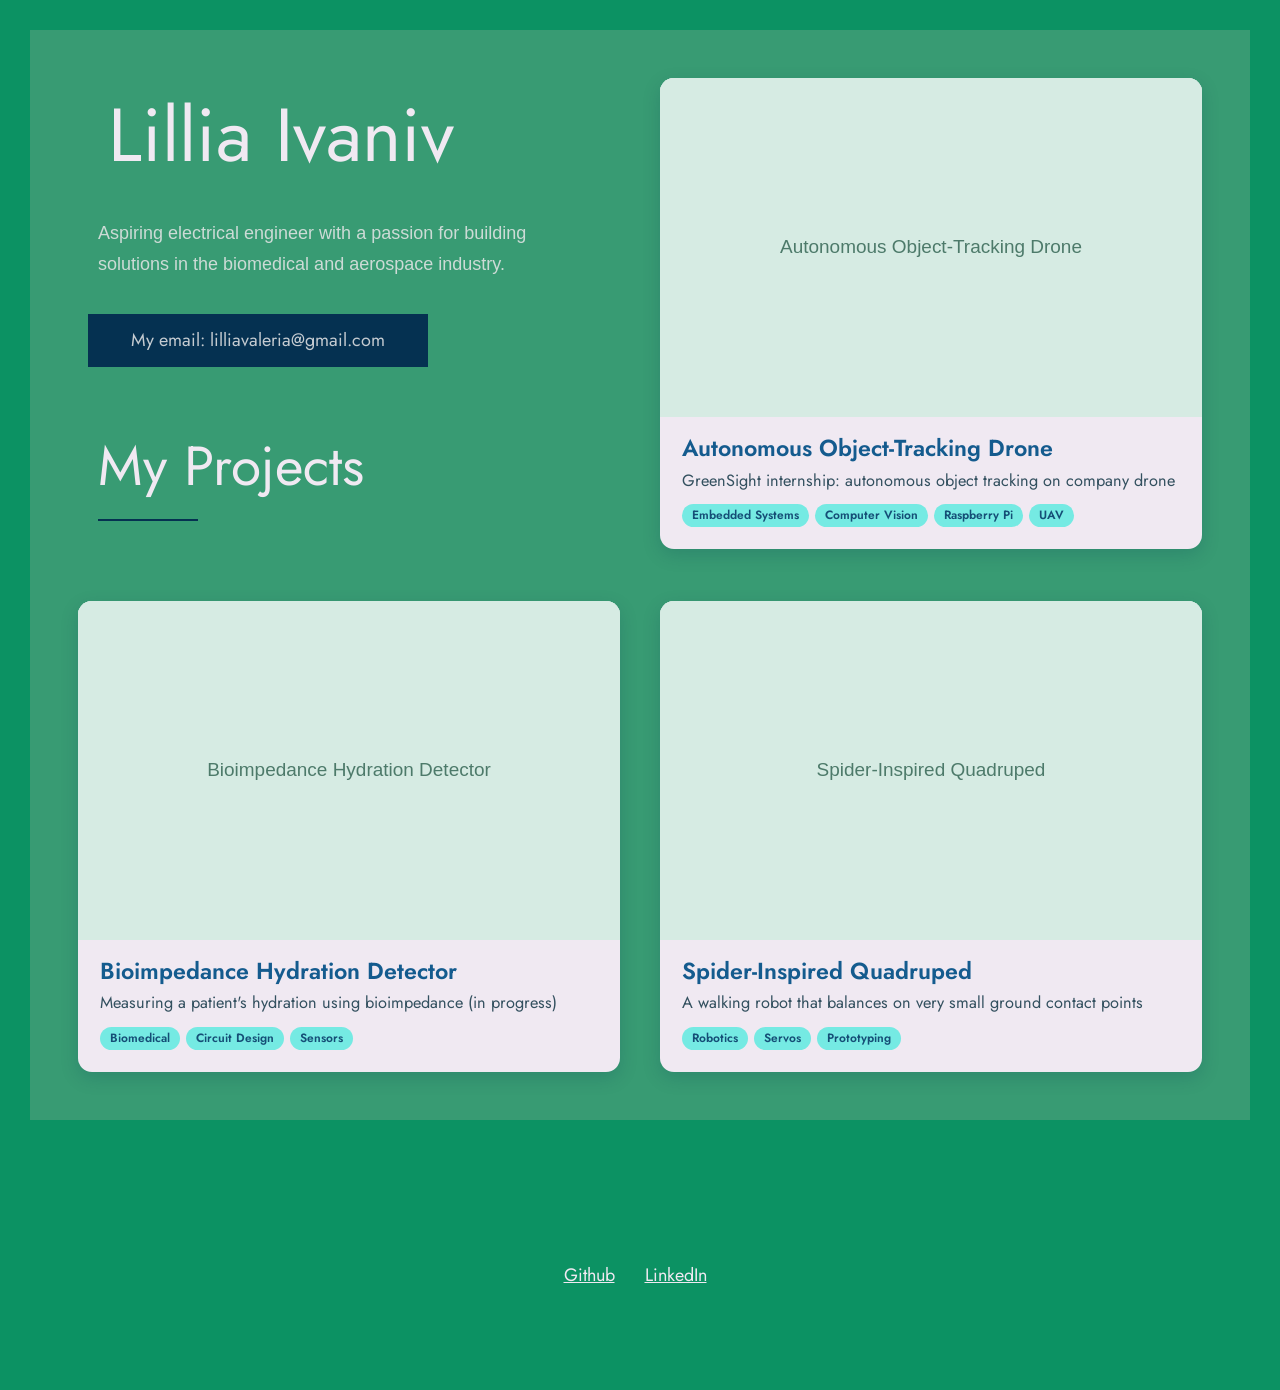
==== commit 7e59cdb3: "video attempt to add video demo" ====
--- a/index.html
+++ b/index.html
@@ -33,7 +33,7 @@
     <div id="project-grid" class="home-grid">
       <div class="intro">
         <h1 class="heading-primary">
-          >
+          
           <span>Lillia Ivaniv</span>
         </h1>
         
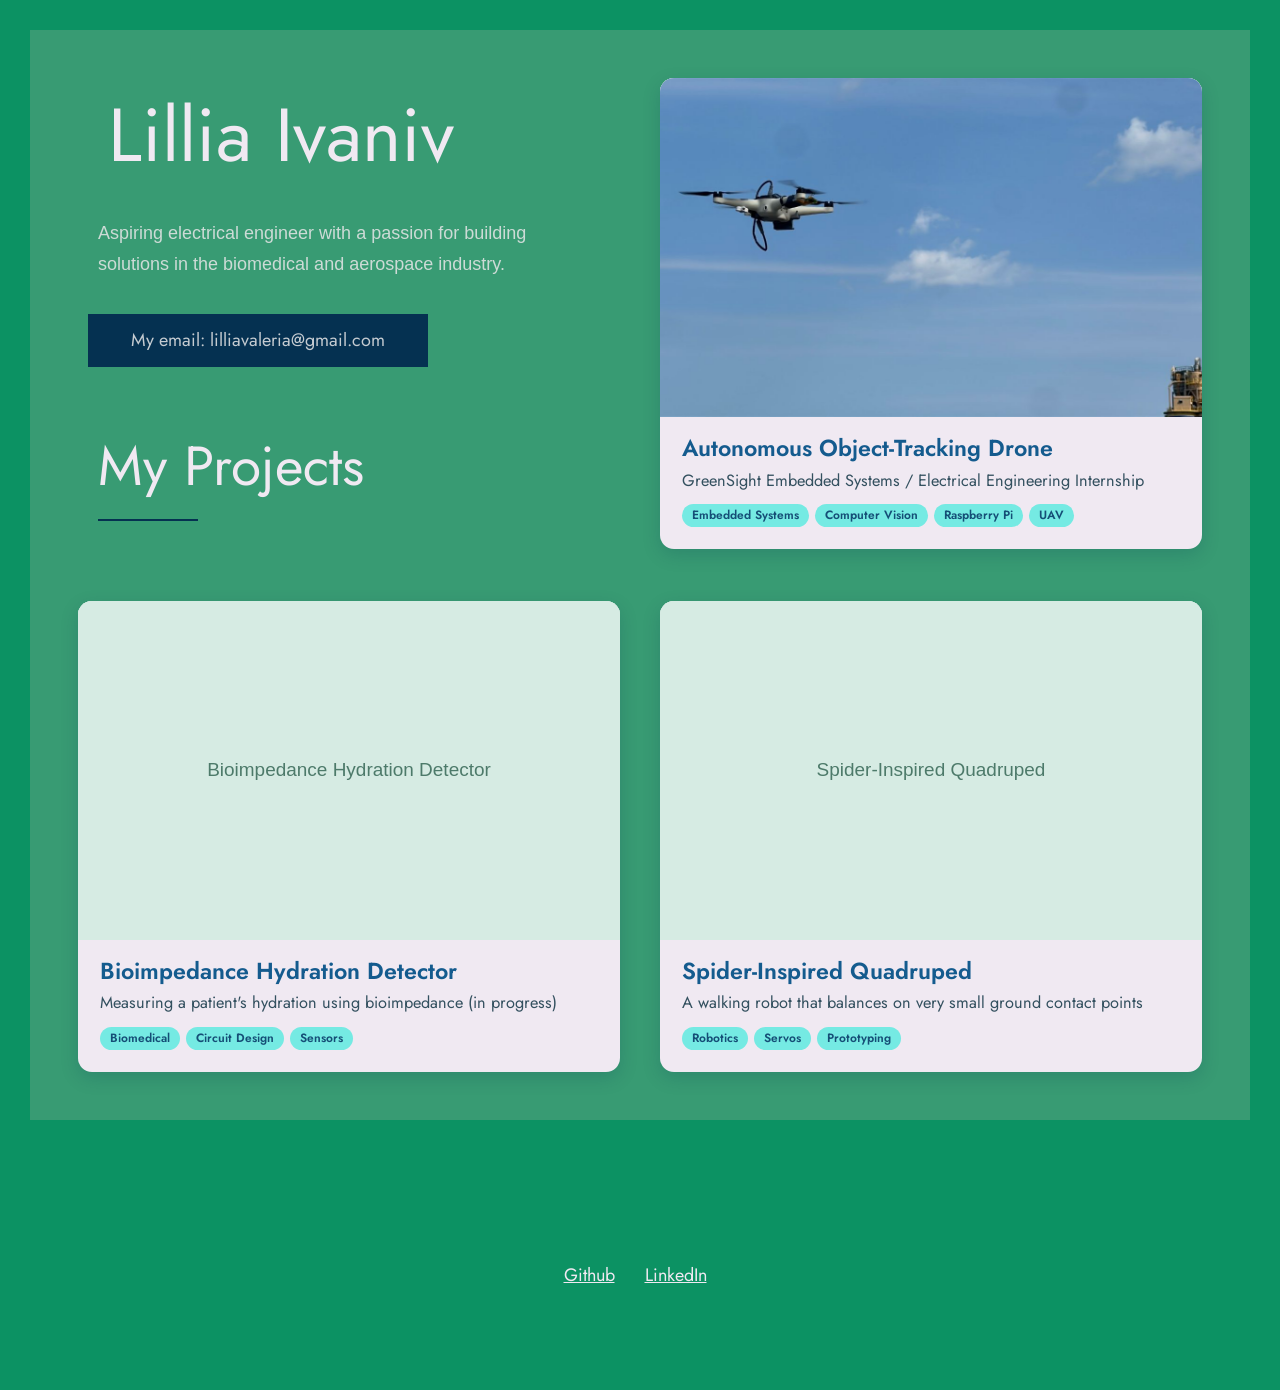
==== commit 1871c51d: "more description elaborated more on drone project" ====
--- a/index.html
+++ b/index.html
@@ -69,7 +69,7 @@
       <!-- Update the links to point to your accounts -->
       <ul class="footer__social-links">
         
-          <a href="https://github.com/YOUR-USERNAME" title="Link to Github Profile">
+          <a href="https://github.com/TheOneAndOnlyLillia" title="Link to Github Profile">
             <img src="./images/github.svg" class="footer__social-image" alt="Github">
           </a>
         </li>
